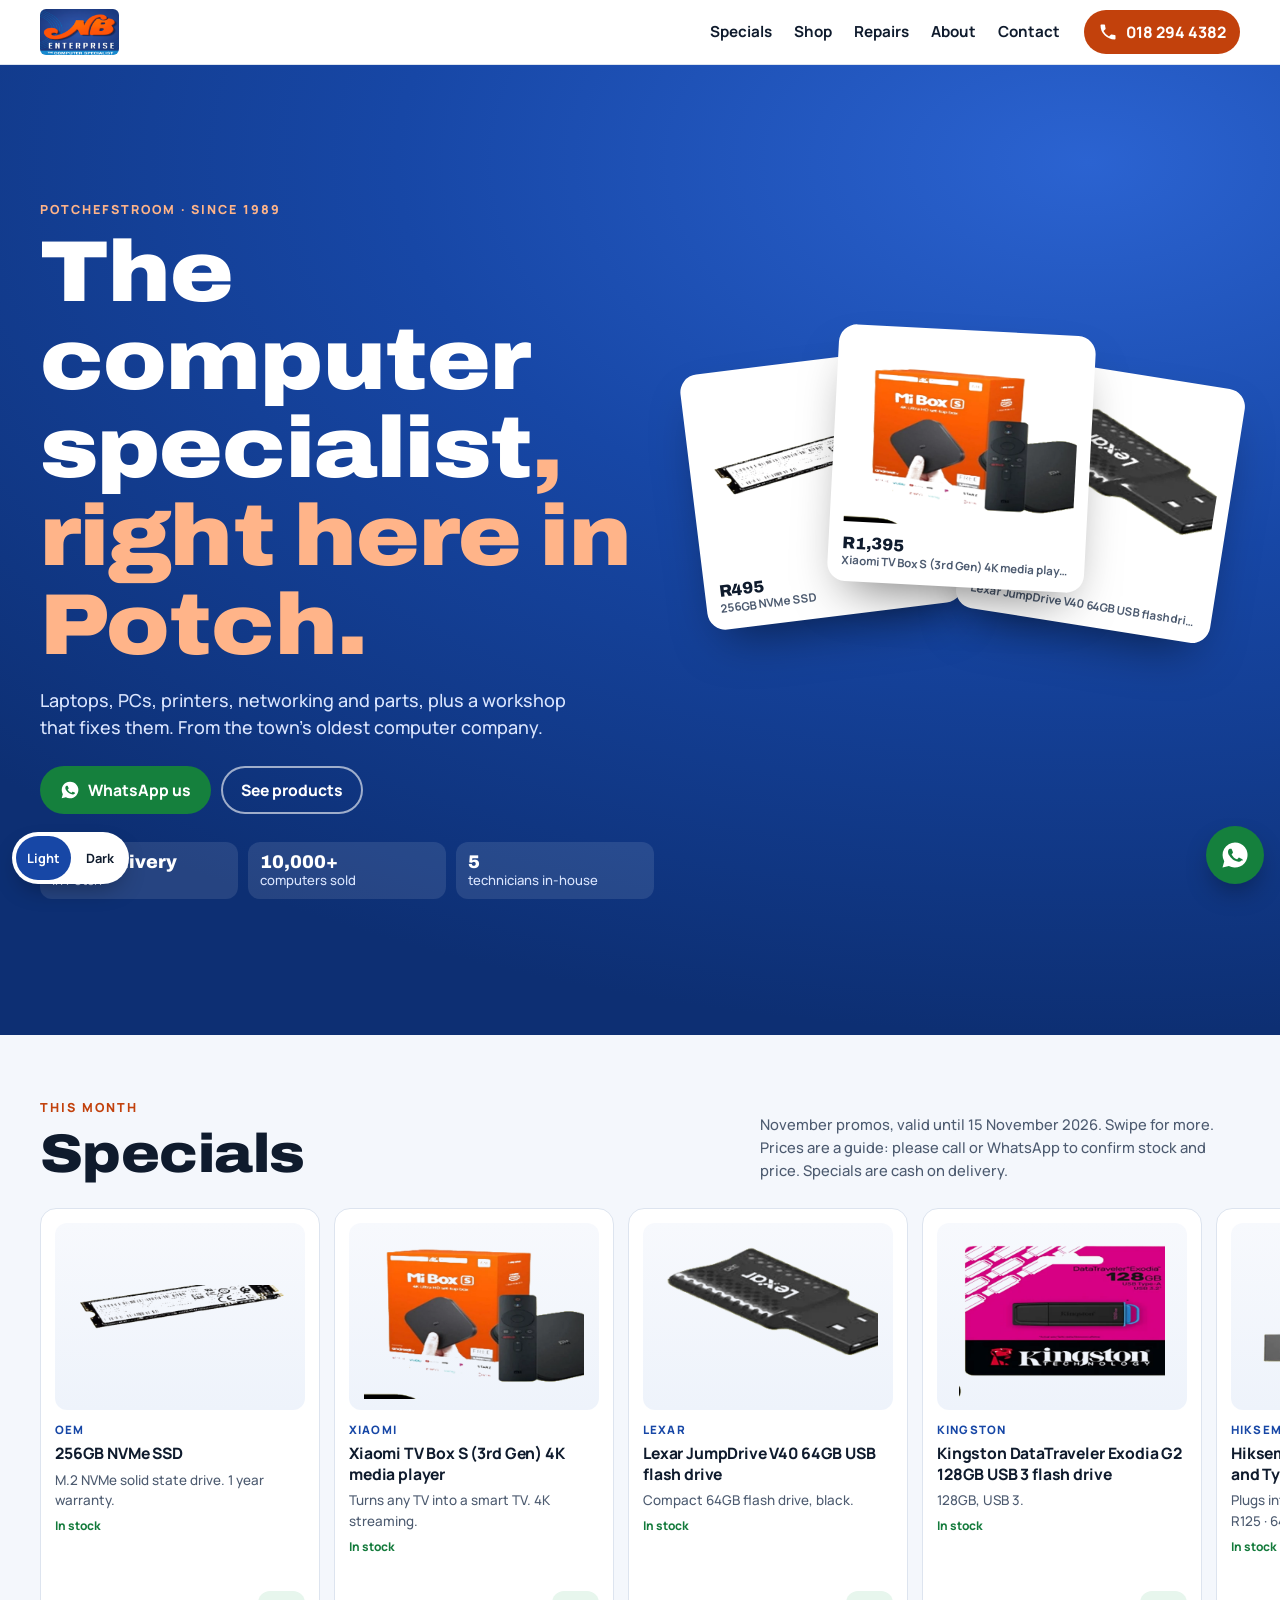
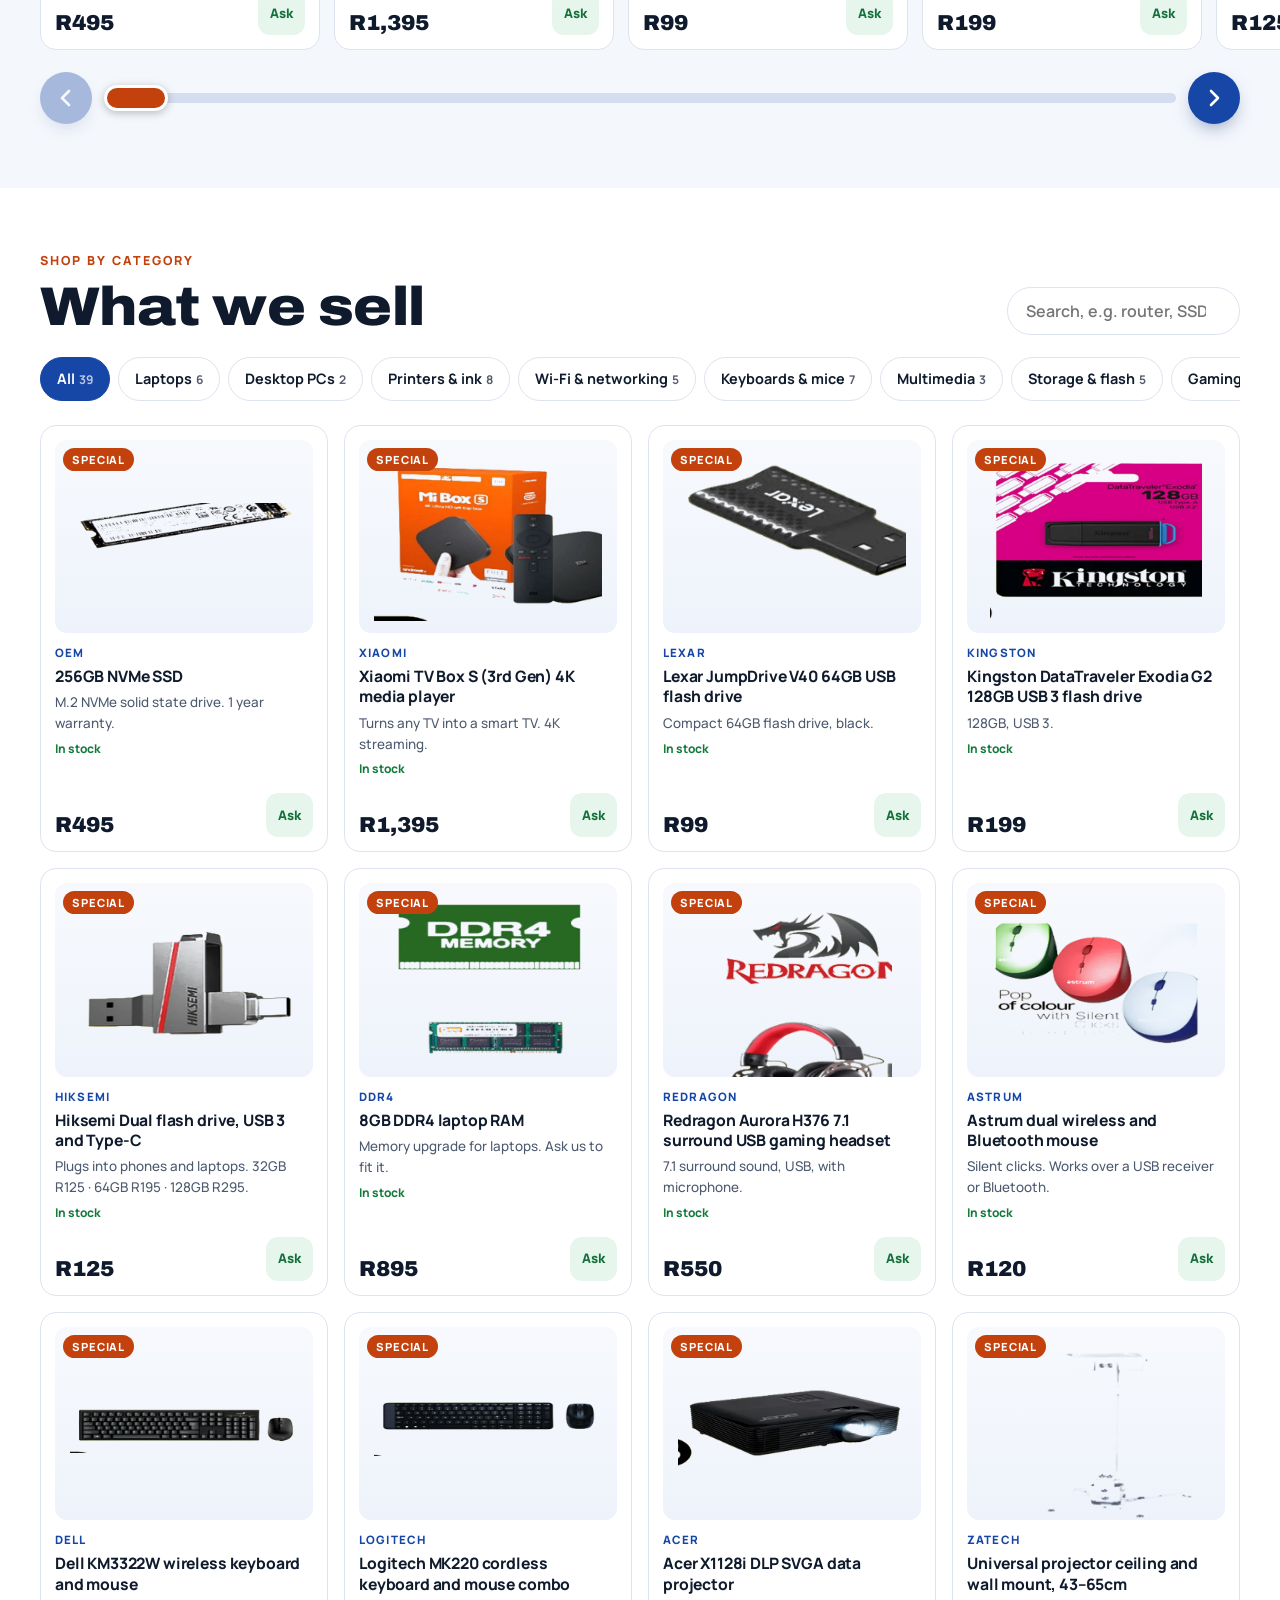
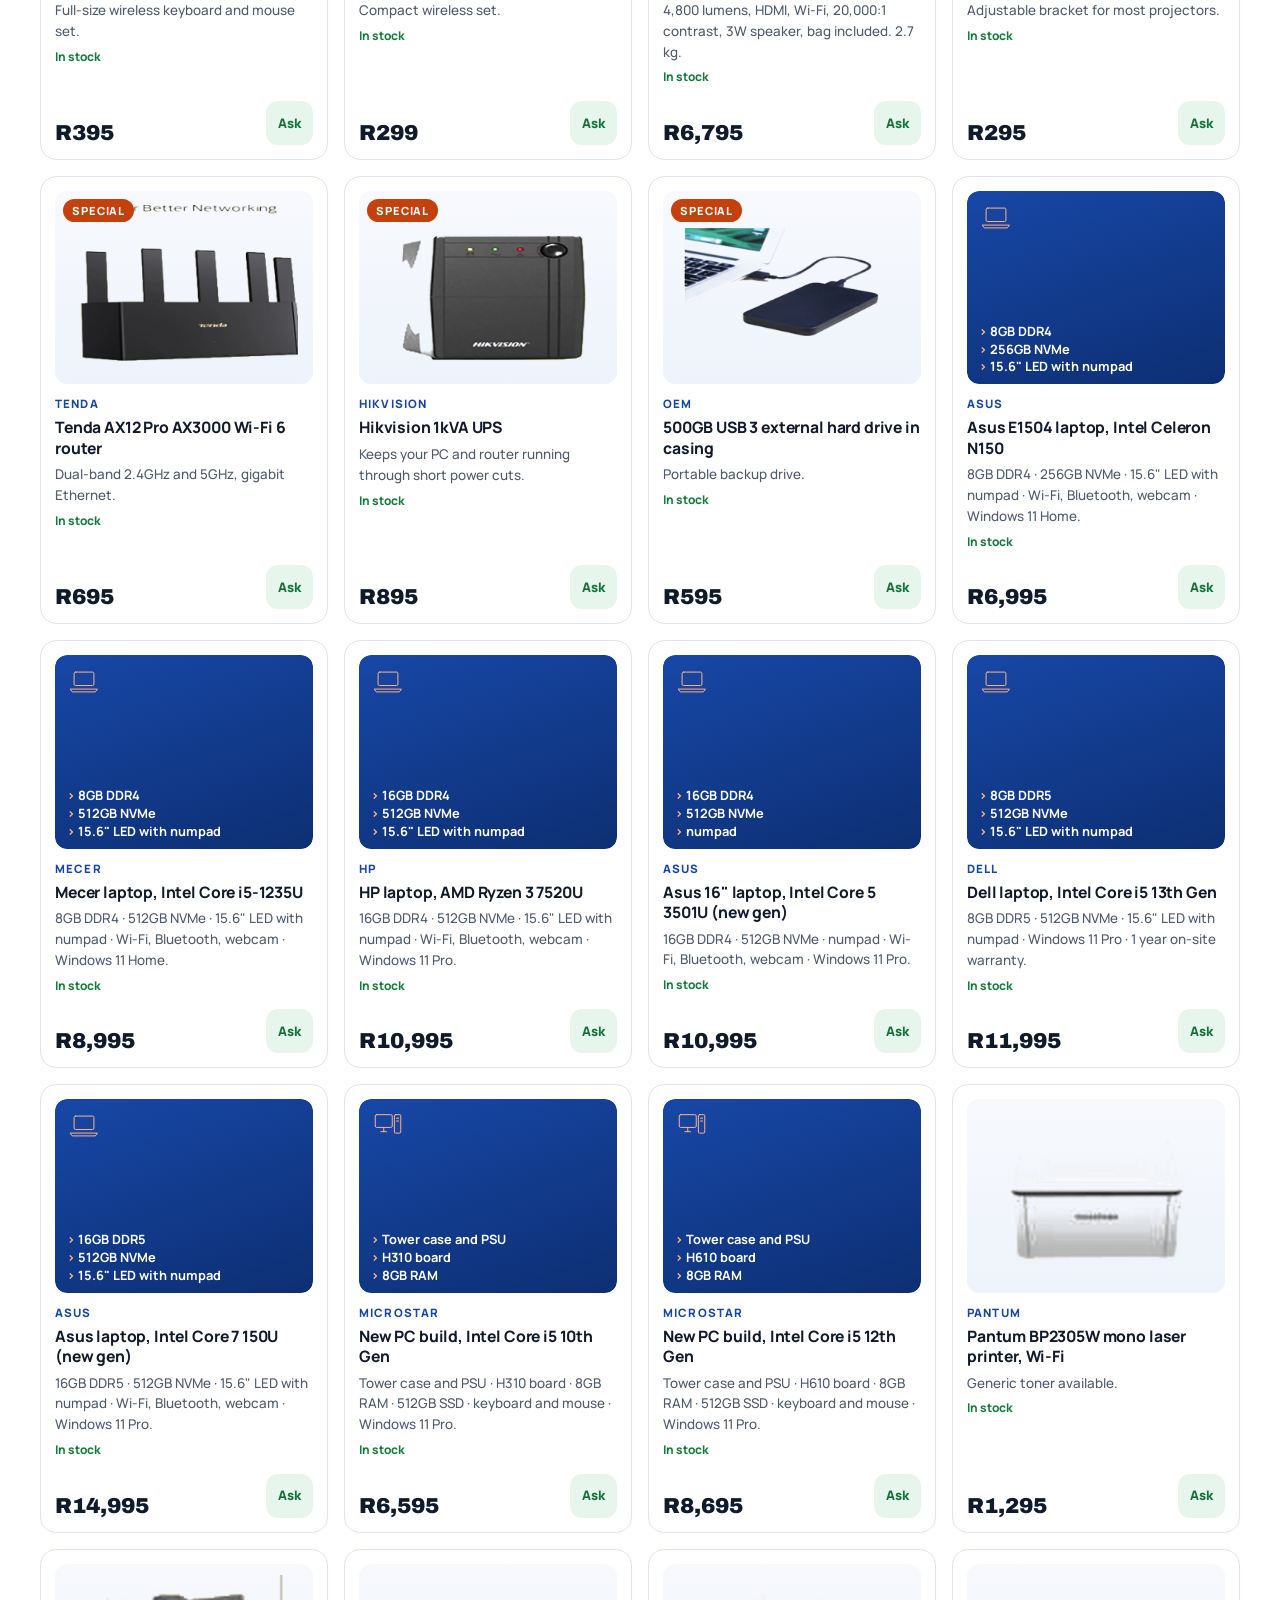
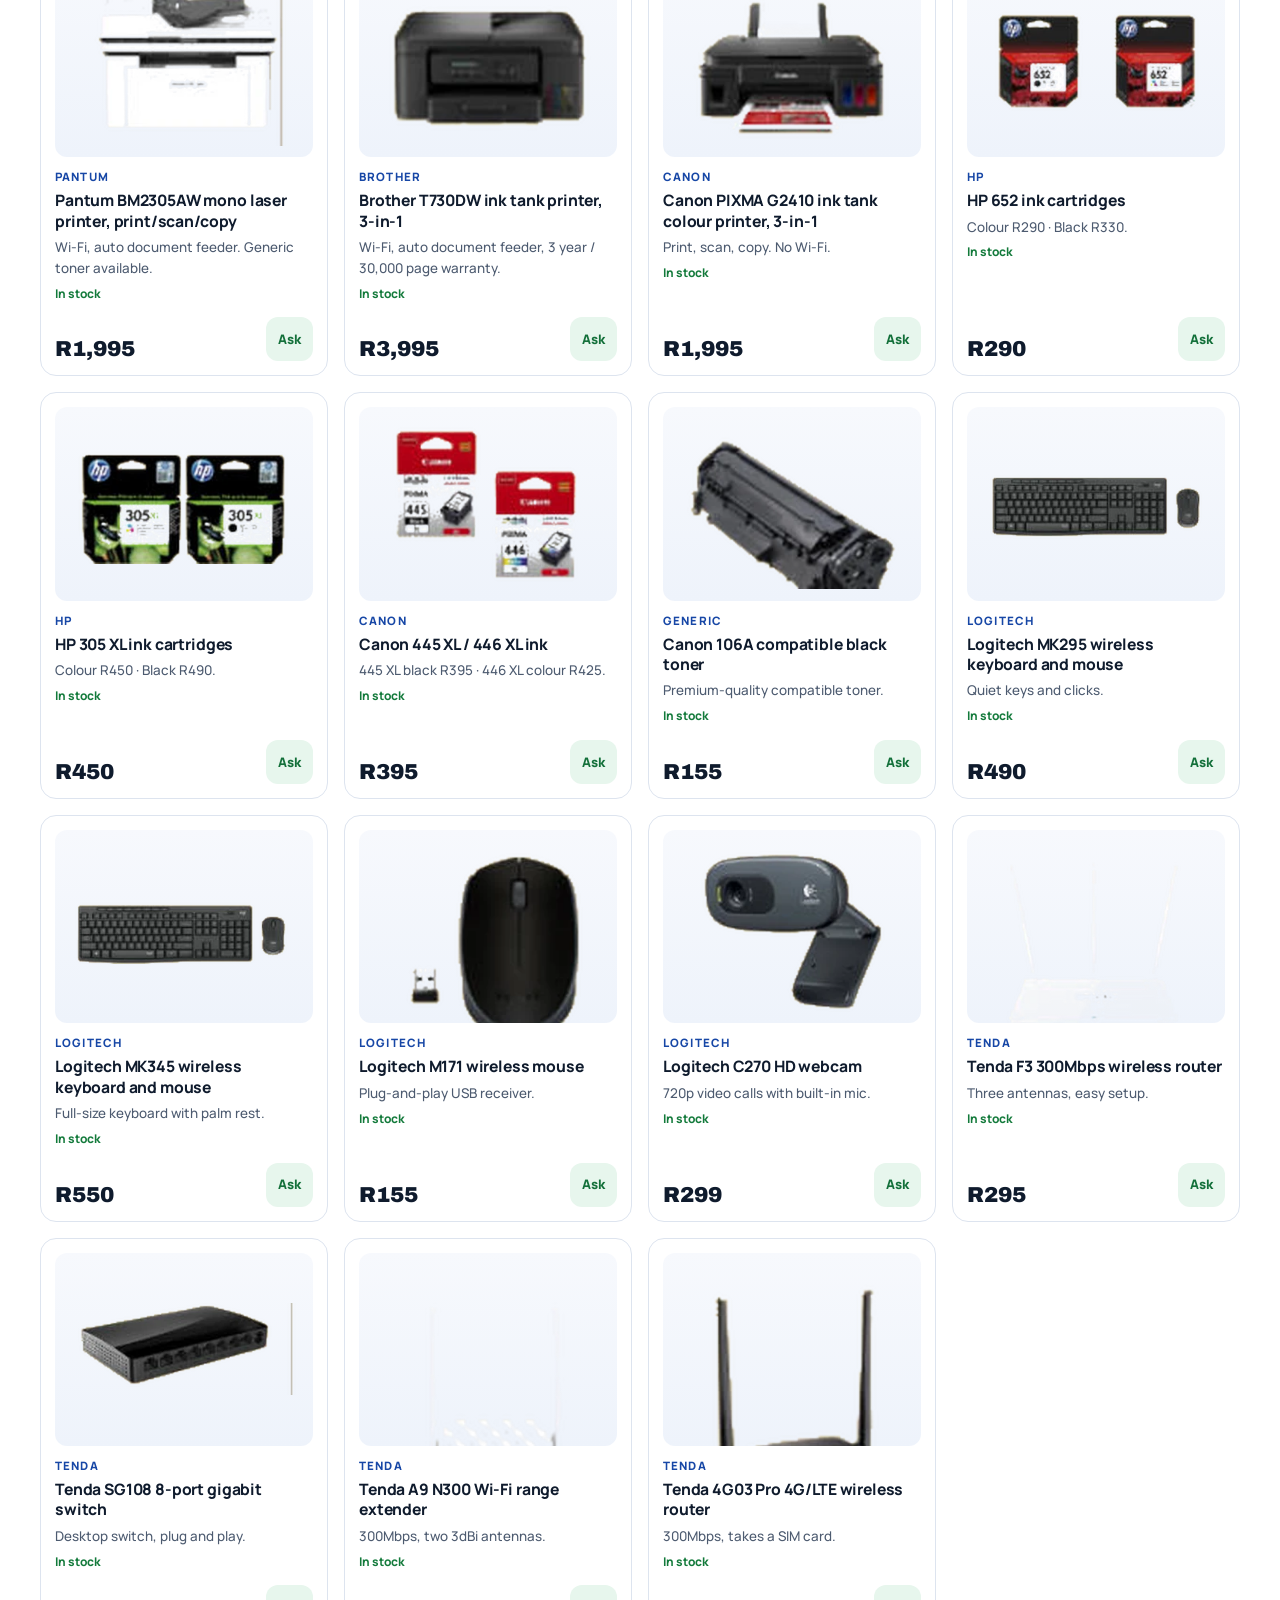
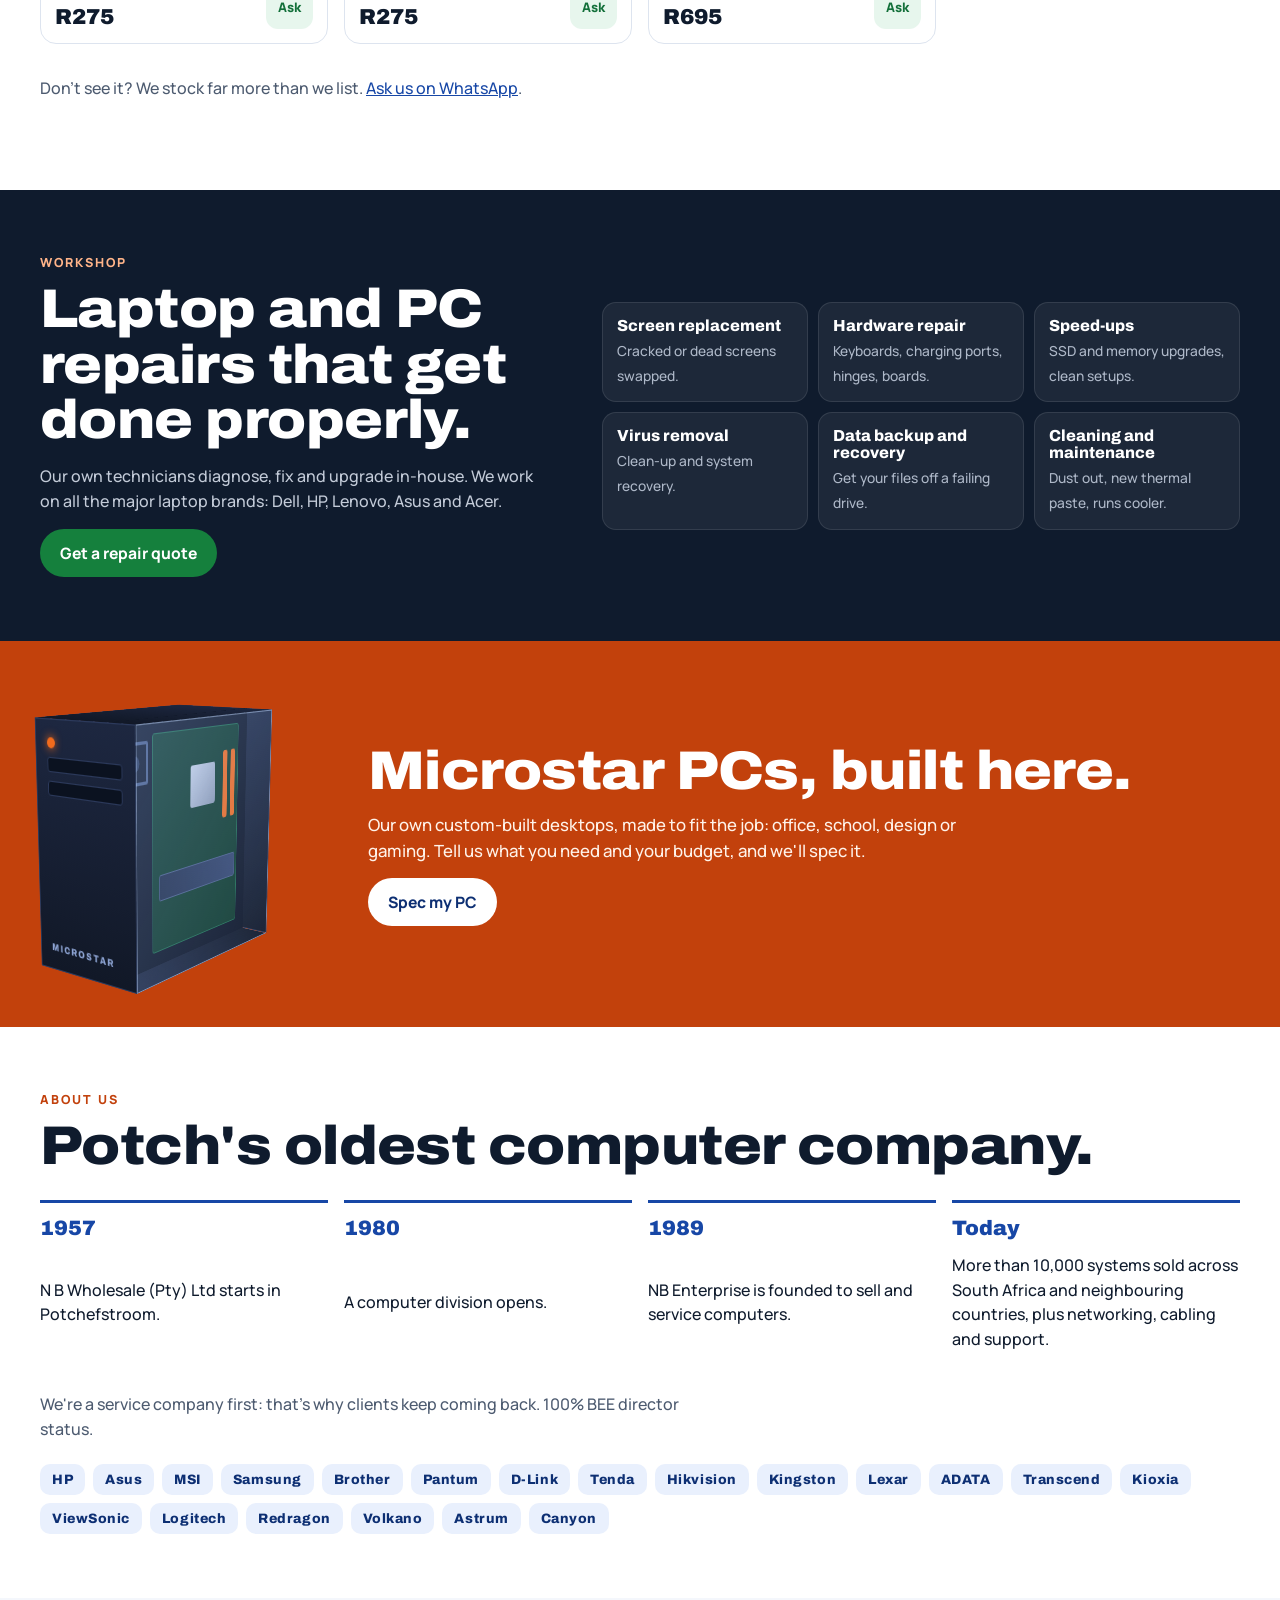
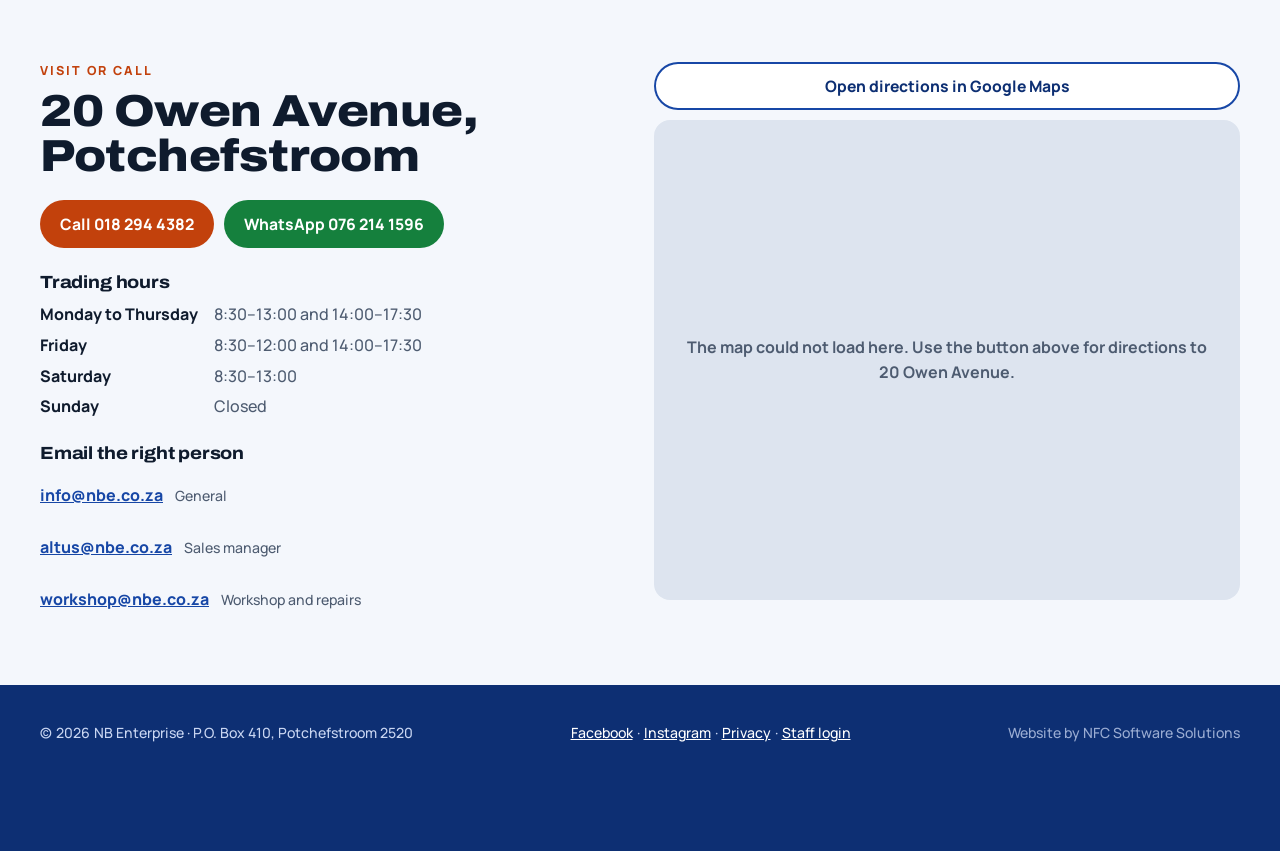
==== docs/index.html @ 2ce02a12 "NB Enterprise website: phone-first rebuild with light/dark mode" ====
<!doctype html>
<html lang="en">
<head>
<meta charset="utf-8">
<meta name="viewport" content="width=device-width, initial-scale=1, viewport-fit=cover">
<title>NB Enterprise · The Computer Specialist, Potchefstroom</title>
<meta name="description" content="Potchefstroom's oldest computer company, since 1989. Laptops, PCs, printers, networking, components and laptop repairs. 20 Owen Avenue · 018 294 4382 · free delivery in Potch.">
<meta property="og:title" content="NB Enterprise · The Computer Specialist">
<meta property="og:description" content="Laptops, PCs, printers, networking and repairs in Potchefstroom since 1989.">
<meta property="og:image" content="img/logo.png">
<meta name="theme-color" content="#1747a6">
<link rel="icon" href="img/logo.png">
<link rel="preconnect" href="https://fonts.googleapis.com"><link rel="preconnect" href="https://fonts.gstatic.com" crossorigin>
<link href="https://fonts.googleapis.com/css2?family=Archivo:wdth,wght@75..125,500..900&family=Manrope:wght@400;500;600;700&display=swap" rel="stylesheet">
<link rel="stylesheet" href="style.css">
</head>
<body>
<a class="skip" href="#main">Skip to content</a>
<div class="notice" id="notice" hidden></div>

<header class="top" id="top">
  <div class="wrap top__in">
    <a class="top__logo" href="#main" aria-label="NB Enterprise home"><img src="img/logo.png" alt="NB Enterprise, The Computer Specialist" width="262" height="152"></a>
    <nav class="top__nav" aria-label="Main"><a href="#specials">Specials</a><a href="#shop">Shop</a><a href="#repairs">Repairs</a><a href="#about">About</a><a href="#contact">Contact</a></nav>
    <a class="btn btn--call" href="tel:+27182944382" aria-label="Call NB Enterprise on 018 294 4382"><svg viewBox="0 0 24 24" aria-hidden="true"><path d="M6.6 10.8a15.1 15.1 0 0 0 6.6 6.6l2.2-2.2c.3-.3.7-.4 1-.2 1.1.4 2.3.6 3.6.6.6 0 1 .4 1 1V20c0 .6-.4 1-1 1A17 17 0 0 1 3 4c0-.6.4-1 1-1h3.5c.6 0 1 .4 1 1 0 1.3.2 2.5.6 3.6.1.3 0 .7-.2 1z"/></svg><span>018 294 4382</span></a>
  </div>
  <!-- phones: the sections as one swipeable row under the logo (the desktop nav is hidden below 900px) -->
  <nav class="subnav" aria-label="Sections"><a href="#specials">Specials</a><a href="#shop">Shop</a><a href="#repairs">Repairs</a><a href="#about">About</a><a href="#contact">Contact</a></nav>
</header>

<main id="main">
  <section class="hero">
    <div class="wrap hero__in">
      <div class="hero__copy">
        <p class="eyebrow">Potchefstroom · since 1989</p>
        <h1>The computer specialist<span>, right here in Potch.</span></h1>
        <p class="hero__lead">Laptops, PCs, printers, networking and parts, plus a workshop that fixes them. From the town's oldest computer company.</p>
        <div class="hero__btns">
          <a class="btn btn--wa" href="https://wa.me/27762141596?text=Hi%20NB%20Enterprise%2C%20" target="_blank" rel="noopener"><svg viewBox="0 0 24 24" aria-hidden="true"><path d="M12 2a10 10 0 0 0-8.6 15l-1.4 5 5.1-1.3A10 10 0 1 0 12 2zm5.3 14.1c-.2.6-1.3 1.2-1.8 1.2-.5.1-1 .2-3.3-.7-2.8-1.1-4.6-4-4.7-4.2-.1-.2-1.1-1.5-1.1-2.9s.7-2 1-2.3c.3-.3.6-.3.8-.3h.6c.2 0 .4 0 .6.5l.9 2.1c.1.2.1.4 0 .6l-.4.6-.4.5c-.1.1-.3.3-.1.6.2.3.8 1.3 1.6 2.1 1.1 1 2.1 1.3 2.4 1.4.3.2.5.1.6-.1l.9-1c.2-.3.4-.2.6-.1l2 1c.3.1.5.2.5.3.1.2.1.8-.1 1.4z"/></svg>WhatsApp us</a>
          <a class="btn btn--ghost" href="#shop">See products</a>
        </div>
        <ul class="facts">
          <li><b>Free delivery</b> in Potch</li>
          <li><b>10,000+</b> computers sold</li>
          <li><b>5</b> technicians in-house</li>
        </ul>
      </div>
      <div class="hero__deck" id="deck" aria-hidden="true"></div>
    </div>
  </section>

  <section class="specials" id="specials" aria-labelledby="sp-h">
    <div class="wrap">
      <div class="head"><div><p class="eyebrow">This month</p><h2 id="sp-h">Specials</h2></div><p class="head__note">November promos, valid until 15 November 2026. Swipe for more. Prices are a guide: please call or WhatsApp to confirm stock and price. Specials are cash on delivery.</p></div>
    </div>
    <div class="rail" id="rail" tabindex="0" aria-label="Specials, scroll sideways"></div>
    <div class="wrap railnav">
      <button class="rbtn" id="rprev" type="button" aria-label="Previous specials"><svg viewBox="0 0 24 24" aria-hidden="true"><path d="m15 5-7 7 7 7"/></svg></button>
      <input class="rbar" id="rbar" type="range" min="0" max="1000" value="0" aria-label="Scroll through specials">
      <button class="rbtn" id="rnext" type="button" aria-label="More specials"><svg viewBox="0 0 24 24" aria-hidden="true"><path d="m9 5 7 7-7 7"/></svg></button>
    </div>
  </section>

  <section class="shop" id="shop" aria-labelledby="shop-h">
    <div class="wrap">
      <div class="head"><div><p class="eyebrow">Shop by category</p><h2 id="shop-h">What we sell</h2></div>
        <label class="search"><span class="sr">Search products</span><input id="q" type="search" placeholder="Search, e.g. router, SSD, mouse" autocomplete="off"></label></div>
      <div class="chips" id="chips" role="group" aria-label="Categories"></div>
      <div class="grid" id="grid"></div>
      <p class="more">Don't see it? We stock far more than we list. <a href="https://wa.me/27762141596?text=Hi%20NB%20Enterprise%2C%20do%20you%20have%20" target="_blank" rel="noopener">Ask us on WhatsApp</a>.</p>
    </div>
  </section>

  <section class="repairs" id="repairs" aria-labelledby="rp-h">
    <div class="wrap repairs__in">
      <div>
        <p class="eyebrow">Workshop</p>
        <h2 id="rp-h">Laptop and PC repairs that get done properly.</h2>
        <p>Our own technicians diagnose, fix and upgrade in-house. We work on all the major laptop brands: Dell, HP, Lenovo, Asus and Acer.</p>
        <a class="btn btn--wa" href="https://wa.me/27762141596?text=Hi%20NB%20Enterprise%2C%20I%20need%20a%20repair%20quote%20for%20my%20" target="_blank" rel="noopener">Get a repair quote</a>
      </div>
      <ul class="services">
        <li><b>Screen replacement</b><span>Cracked or dead screens swapped.</span></li>
        <li><b>Hardware repair</b><span>Keyboards, charging ports, hinges, boards.</span></li>
        <li><b>Speed-ups</b><span>SSD and memory upgrades, clean setups.</span></li>
        <li><b>Virus removal</b><span>Clean-up and system recovery.</span></li>
        <li><b>Data backup and recovery</b><span>Get your files off a failing drive.</span></li>
        <li><b>Cleaning and maintenance</b><span>Dust out, new thermal paste, runs cooler.</span></li>
      </ul>
    </div>
  </section>

  <section class="build" aria-labelledby="ms-h">
    <div class="wrap build__in">
      <div class="tower" aria-hidden="true"><div class="tower__box">
        <i class="f front"><b class="led"></b><b class="bay"></b><b class="bay"></b><em>MICROSTAR</em></i><i class="f back"></i><i class="f top"></i><i class="f bottom"></i><i class="f left"></i>
        <i class="inside"><b class="board"></b><b class="cpu"></b><b class="ram r1"></b><b class="ram r2"></b><b class="fan"></b><b class="gpu"></b></i>
        <i class="f glass"></i>
      </div></div>
      <div class="build__copy"><h2 id="ms-h">Microstar PCs, built here.</h2>
      <p>Our own custom-built desktops, made to fit the job: office, school, design or gaming. Tell us what you need and your budget, and we'll spec it.</p>
      <a class="btn btn--light" href="https://wa.me/27762141596?text=Hi%20NB%20Enterprise%2C%20I%27d%20like%20a%20custom%20PC%20for%20" target="_blank" rel="noopener">Spec my PC</a></div>
    </div>
  </section>

  <section class="about" id="about" aria-labelledby="ab-h">
    <div class="wrap">
      <p class="eyebrow">About us</p>
      <h2 id="ab-h">Potch's oldest computer company.</h2>
      <ol class="time">
        <li><b>1957</b><span>N B Wholesale (Pty) Ltd starts in Potchefstroom.</span></li>
        <li><b>1980</b><span>A computer division opens.</span></li>
        <li><b>1989</b><span>NB Enterprise is founded to sell and service computers.</span></li>
        <li><b>Today</b><span>More than 10,000 systems sold across South Africa and neighbouring countries, plus networking, cabling and support.</span></li>
      </ol>
      <p class="about__note">We're a service company first: that's why clients keep coming back. 100% BEE director status.</p>
      <div class="brands" aria-label="Brands we stock"><span>HP</span><span>Asus</span><span>MSI</span><span>Samsung</span><span>Brother</span><span>Pantum</span><span>D-Link</span><span>Tenda</span><span>Hikvision</span><span>Kingston</span><span>Lexar</span><span>ADATA</span><span>Transcend</span><span>Kioxia</span><span>ViewSonic</span><span>Logitech</span><span>Redragon</span><span>Volkano</span><span>Astrum</span><span>Canyon</span></div>
    </div>
  </section>

  <section class="contact" id="contact" aria-labelledby="ct-h">
    <div class="wrap contact__in">
      <div>
        <p class="eyebrow">Visit or call</p>
        <h2 id="ct-h">20 Owen Avenue, Potchefstroom</h2>
        <div class="contact__btns">
          <a class="btn btn--call" href="tel:+27182944382">Call 018 294 4382</a>
          <a class="btn btn--wa" href="https://wa.me/27762141596" target="_blank" rel="noopener">WhatsApp 076 214 1596</a>
        </div>
        <h3>Trading hours</h3>
        <dl class="hours">
          <dt>Monday to Thursday</dt><dd>8:30–13:00 and 14:00–17:30</dd>
          <dt>Friday</dt><dd>8:30–12:00 and 14:00–17:30</dd>
          <dt>Saturday</dt><dd>8:30–13:00</dd>
          <dt>Sunday</dt><dd>Closed</dd>
        </dl>
        <h3>Email the right person</h3>
        <ul class="mails">
          <li><a href="mailto:info@nbe.co.za">info@nbe.co.za</a><span>General</span></li>
          <li><a href="mailto:altus@nbe.co.za">altus@nbe.co.za</a><span>Sales manager</span></li>
          <li><a href="mailto:workshop@nbe.co.za">workshop@nbe.co.za</a><span>Workshop and repairs</span></li>
        </ul>
      </div>
      <div class="mapwrap"><a class="btn btn--ghost-dark" href="https://www.google.com/maps/search/?api=1&query=20%20Owen%20Avenue%2C%20Potchefstroom" target="_blank" rel="noopener">Open directions in Google Maps</a>
      <div class="mapbox"><p class="map__fallback">The map could not load here. Use the button above for directions to 20 Owen Avenue.</p><iframe class="map" title="Map to NB Enterprise" loading="lazy" referrerpolicy="no-referrer-when-downgrade" src="https://maps.google.com/maps?q=20%20Owen%20Avenue%2C%20Potchefstroom&z=15&output=embed"></iframe></div></div>
    </div>
  </section>
</main>

<footer class="foot">
  <div class="wrap foot__in">
    <span>© <span id="yr">2026</span> NB Enterprise · P.O. Box 410, Potchefstroom 2520</span>
    <span><a href="https://www.facebook.com/nbepotch" target="_blank" rel="noopener">Facebook</a> · <a href="https://www.instagram.com/nbepotch/" target="_blank" rel="noopener">Instagram</a> · <a href="privacy.html">Privacy</a> · <a href="admin/" rel="nofollow">Staff login</a></span>
    <span class="nfc">Website by NFC Software Solutions</span>
  </div>
</footer>
<a class="fab" href="https://wa.me/27762141596?text=Hi%20NB%20Enterprise%2C%20" target="_blank" rel="noopener" aria-label="WhatsApp NB Enterprise"><svg viewBox="0 0 24 24" aria-hidden="true"><path d="M12 2a10 10 0 0 0-8.6 15l-1.4 5 5.1-1.3A10 10 0 1 0 12 2zm5.3 14.1c-.2.6-1.3 1.2-1.8 1.2-.5.1-1 .2-3.3-.7-2.8-1.1-4.6-4-4.7-4.2-.1-.2-1.1-1.5-1.1-2.9s.7-2 1-2.3c.3-.3.6-.3.8-.3h.6c.2 0 .4 0 .6.5l.9 2.1c.1.2.1.4 0 .6l-.4.6-.4.5c-.1.1-.3.3-.1.6.2.3.8 1.3 1.6 2.1 1.1 1 2.1 1.3 2.4 1.4.3.2.5.1.6-.1l.9-1c.2-.3.4-.2.6-.1l2 1c.3.1.5.2.5.3.1.2.1.8-.1 1.4z"/></svg></a>
<!-- light / dark for every visitor; "Clean" stays an owner-only option (?preview=1) until they pick a look -->
<div class="looks" role="group" aria-label="Colour mode"><button type="button" data-look="royal">Light</button><button type="button" data-look="clean" hidden>Clean</button><button type="button" data-look="dark">Dark</button></div>
<script src="app.js"></script>
</body>
</html>
---- docs/style.css ----
:root {
  --blue: #1747a6; --blue-d: #0d2f73; --blue-l: #e9f0fd; --orange: #f26b1d; --orange-d: #d5530a;
  --ink: #0f1b2d; --soft: #4d5b70; --line: #dde4ef; --bg: #ffffff; --mist: #f4f7fc; --wa: #1fa855;
  --r: 16px; --display: "Archivo", system-ui, sans-serif; --text: "Manrope", system-ui, sans-serif;
}
*, *::before, *::after { box-sizing: border-box; }
html { scroll-behavior: smooth; scroll-padding-top: 76px; }
body { margin: 0; background: var(--bg); color: var(--ink); font: 500 16px/1.55 var(--text); -webkit-font-smoothing: antialiased; }
img { max-width: 100%; display: block; }
a { color: var(--blue); }
h1, h2, h3 { font-family: var(--display); font-stretch: 112%; line-height: 1.02; letter-spacing: -.01em; margin: 0; }
h2 { font-size: clamp(2rem, 6vw, 3.4rem); font-weight: 850; }
h3 { font-size: 1.1rem; font-weight: 750; margin: 26px 0 10px; }
.wrap { width: min(1200px, 100% - 32px); margin-inline: auto; }
.sr { position: absolute; width: 1px; height: 1px; overflow: hidden; clip: rect(0 0 0 0); }
.skip { position: absolute; left: -999px; } .skip:focus { left: 16px; top: 16px; z-index: 99; background: #fff; padding: 8px 12px; }
.eyebrow { margin: 0 0 10px; font: 800 .78rem var(--text); letter-spacing: .16em; text-transform: uppercase; color: var(--orange); }
:focus-visible { outline: 3px solid var(--orange); outline-offset: 2px; }

.btn { display: inline-flex; align-items: center; gap: 8px; min-height: 48px; padding: 0 20px; border-radius: 999px; font: 750 .98rem var(--text); text-decoration: none; border: 0; cursor: pointer; transition: transform .15s, background .2s; }
.btn:active { transform: scale(.97); }
.btn svg { width: 20px; height: 20px; fill: currentColor; flex: none; }
.btn--wa { background: var(--wa); color: #fff; } .btn--wa:hover { background: #178a45; }
.btn--call { background: var(--orange); color: #fff; } .btn--call:hover { background: var(--orange-d); }
.btn--ghost { background: transparent; color: #fff; box-shadow: inset 0 0 0 2px rgba(255,255,255,.6); }
.btn--light { background: #fff; color: var(--blue-d); }

.notice { background: var(--orange); color: #fff; text-align: center; font-weight: 750; padding: 9px 16px; font-size: .95rem; }

.top { position: sticky; top: 0; z-index: 20; background: rgba(255,255,255,.94); backdrop-filter: blur(10px); border-bottom: 1px solid var(--line); }
.top__in { display: flex; align-items: center; gap: 16px; height: 64px; }
.top__logo img { height: 46px; width: auto; border-radius: 6px; }
.top__nav { display: none; gap: 22px; margin-left: auto; }
.top__nav a { color: var(--ink); text-decoration: none; font-weight: 700; font-size: .95rem; }
.top__nav a:hover { color: var(--blue); }
.top .btn--call { margin-left: auto; min-height: 44px; padding: 0 14px; }
.top .btn--call span { display: none; }
@media (min-width: 900px) { .top__nav { display: flex; } .top .btn--call { margin-left: 8px; } .top .btn--call span { display: inline; } }

.hero { background: radial-gradient(120% 90% at 85% 10%, #2b63d1 0%, var(--blue) 45%, var(--blue-d) 100%); color: #fff; overflow: hidden; }
.hero__in { display: grid; gap: 28px; padding: 40px 0 44px; }
.hero h1 { font-size: clamp(2.6rem, 11vw, 5.4rem); font-weight: 900; }
.hero h1 span { color: #ffb489; }
.hero__lead { font-size: 1.12rem; max-width: 34rem; color: #dbe6ff; margin: 18px 0 24px; }
.hero__btns { display: flex; flex-wrap: wrap; gap: 10px; }
.hero .eyebrow { color: #ffb489; }
.facts { list-style: none; padding: 0; margin: 28px 0 0; display: grid; grid-template-columns: repeat(3, 1fr); gap: 10px; }
.facts li { background: rgba(255,255,255,.1); border-radius: 12px; padding: 10px 12px; font-size: .82rem; color: #dbe6ff; line-height: 1.3; }
.facts b { display: block; font: 850 1.15rem var(--display); color: #fff; }
.hero__deck { position: relative; height: 250px; }
.hero__deck .dcard { position: absolute; width: 46%; aspect-ratio: 1; background: #fff; border-radius: 18px; padding: 14px; box-shadow: 0 24px 50px -20px rgba(0,0,0,.55); display: grid; grid-template-rows: 1fr auto; transition: transform .5s cubic-bezier(.2,.8,.2,1); }
.hero__deck .dcard img { width: 100%; height: 100%; object-fit: contain; min-height: 0; }
.hero__deck .dcard b { color: var(--ink); font: 850 1.05rem var(--display); }
.hero__deck .dcard b small { color: var(--soft); font: 700 .72rem var(--text); display: block; white-space: nowrap; overflow: hidden; text-overflow: ellipsis; }
.dcard:nth-child(1) { left: 2%; top: 30px; rotate: -7deg; } .dcard:nth-child(2) { left: 27%; top: 0; rotate: 3deg; z-index: 2; } .dcard:nth-child(3) { right: 2%; top: 40px; rotate: 9deg; }
@media (min-width: 900px) {
  .hero__in { grid-template-columns: 1.1fr 1fr; align-items: center; padding: 72px 0; }
  .hero__deck { height: 440px; }
}

section { padding: 64px 0; }
.head { display: flex; flex-wrap: wrap; justify-content: space-between; align-items: flex-end; gap: 14px 28px; margin-bottom: 22px; }
.head__note { max-width: 30rem; margin: 0; color: var(--soft); font-size: .92rem; }

.specials { background: var(--mist); }
.rail { --edge: max(16px, calc((100vw - 1200px) / 2)); display: flex; gap: 14px; overflow-x: auto; scroll-snap-type: x mandatory; padding: 4px var(--edge) 18px; scroll-padding-inline: var(--edge); }
.rail .card { flex: 0 0 min(72%, 280px); scroll-snap-align: start; }
.rail { scrollbar-width: none; } .rail::-webkit-scrollbar { display: none; }
/* big, thumb-friendly controls under the specials row: arrows plus a draggable bar */
.railnav { display: flex; align-items: center; gap: 12px; margin-top: 4px; }
.rbtn { flex: none; width: 52px; height: 52px; border-radius: 50%; border: 0; background: var(--blue); color: #fff; display: grid; place-items: center; cursor: pointer; box-shadow: 0 8px 20px -8px rgba(13,47,115,.6); transition: transform .15s, opacity .2s; }
.rbtn:active { transform: scale(.94); } .rbtn:disabled { opacity: .35; cursor: default; }
.rbtn svg { width: 24px; height: 24px; fill: none; stroke: currentColor; stroke-width: 2.6; stroke-linecap: round; stroke-linejoin: round; }
.rbar { flex: 1; min-width: 0; height: 44px; margin: 0; -webkit-appearance: none; appearance: none; background: transparent; cursor: pointer; }
.rbar::-webkit-slider-runnable-track { height: 10px; border-radius: 99px; background: #d5def0; }
.rbar::-moz-range-track { height: 10px; border-radius: 99px; background: #d5def0; }
.rbar::-webkit-slider-thumb { -webkit-appearance: none; width: 64px; height: 26px; margin-top: -8px; border-radius: 99px; background: var(--orange); border: 3px solid #fff; box-shadow: 0 2px 8px rgba(0,0,0,.25); }
.rbar::-moz-range-thumb { width: 58px; height: 20px; border-radius: 99px; background: var(--orange); border: 3px solid #fff; }
.card__img svg { width: 46%; height: 46%; fill: none; stroke: #9fb3d6; stroke-width: 1.4; stroke-linecap: round; stroke-linejoin: round; }

/* ---------- light / dark switch (Clean: owner preview only) ---------- */
.looks { position: fixed; left: 12px; bottom: 16px; z-index: 30; display: flex; align-items: center; gap: 4px; background: #fff; border-radius: 999px; padding: 4px; box-shadow: 0 10px 26px -10px rgba(0,0,0,.45); font: 700 .78rem var(--text); }
.looks span { padding: 0 6px 0 8px; color: var(--soft); }
.looks button { border: 0; border-radius: 999px; min-height: 44px; min-width: 44px; padding: 0 11px; font: 700 .8rem var(--text); background: transparent; color: var(--ink); cursor: pointer; }
.looks button[aria-pressed="true"] { background: var(--blue); color: #fff; }

/* look 2, "Clean": white store front, blue type, orange accents */
[data-look="clean"] .hero { background: linear-gradient(180deg, #fff 0%, var(--blue-l) 100%); color: var(--ink); }
[data-look="clean"] .hero h1 { color: var(--blue-d); } [data-look="clean"] .hero h1 span { color: var(--orange); }
[data-look="clean"] .hero .eyebrow { color: var(--orange); } [data-look="clean"] .hero__lead { color: var(--soft); }
[data-look="clean"] .hero .btn--ghost { color: var(--blue); box-shadow: inset 0 0 0 2px var(--blue); }
[data-look="clean"] .facts li { background: #fff; color: var(--soft); box-shadow: 0 6px 18px -12px rgba(13,47,115,.5); } [data-look="clean"] .facts b { color: var(--blue-d); }
[data-look="clean"] .hero__deck .dcard { box-shadow: 0 20px 40px -22px rgba(13,47,115,.5); border: 1px solid var(--line); }
[data-look="clean"] .repairs { background: var(--blue-d); }
[data-look="clean"] .build { background: var(--blue); }

/* look 3, "Dark": night-mode tech store with orange highlights */
[data-look="dark"] body { background: #0b1220; color: #e6ecf6; }
[data-look="dark"] .top { background: rgba(11,18,32,.92); border-color: #1d2a44; } [data-look="dark"] .top__nav a { color: #e6ecf6; }
[data-look="dark"] .hero { background: radial-gradient(90% 80% at 80% 0%, #1b2f63 0%, #0b1220 70%); }
[data-look="dark"] .hero h1 span { color: var(--orange); }
[data-look="dark"] .specials, [data-look="dark"] .contact { background: #0f182b; }
[data-look="dark"] .card { background: #131e35; border-color: #22314f; } [data-look="dark"] .card__img { background: linear-gradient(180deg, #e9eef8, #d8e1f1); }
[data-look="dark"] .card__name, [data-look="dark"] .price { color: #f3f6fb; } [data-look="dark"] .card__blurb, [data-look="dark"] .head__note, [data-look="dark"] .more, [data-look="dark"] .about__note, [data-look="dark"] .hours dd, [data-look="dark"] .mails span { color: #9fb0cc; }
[data-look="dark"] .card__brand { color: #7fa6ff; } [data-look="dark"] h2, [data-look="dark"] h3 { color: #fff; }
[data-look="dark"] .chips button, [data-look="dark"] .search input { background: #131e35; border-color: #22314f; color: #e6ecf6; }
[data-look="dark"] .chips button[aria-pressed="true"] { background: var(--orange-ink); border-color: var(--orange-ink); color: #fff; } [data-look="dark"] .chips button[aria-pressed="true"] small { color: #ffe2d1; }
[data-look="dark"] .empty { background: #131e35; color: #9fb0cc; }
[data-look="dark"] .time li { border-color: #22314f; } [data-look="dark"] .time b { color: var(--orange); }
[data-look="dark"] .brands span { background: #131e35; color: #c9d6f2; }
[data-look="dark"] .rbar::-webkit-slider-runnable-track { background: #22314f; } [data-look="dark"] .rbar::-moz-range-track { background: #22314f; }
[data-look="dark"] .repairs { background: #070c16; } [data-look="dark"] .foot { background: #070c16; }
[data-look="dark"] .mails a, [data-look="dark"] .more a { color: #7fa6ff; }

.card { background: #fff; border: 1px solid var(--line); border-radius: var(--r); padding: 14px; display: flex; flex-direction: column; gap: 6px; position: relative; }
.card__img { aspect-ratio: 4 / 3; background: linear-gradient(180deg, #f7f9fd, #eef3fb); border-radius: 12px; display: grid; place-items: center; overflow: hidden; margin-bottom: 6px; }
.card__img img { width: 88%; height: 88%; object-fit: contain; }
.card__img .none { color: #9aa8bd; font-size: .8rem; font-weight: 700; }
.card__brand { font: 800 .72rem var(--text); letter-spacing: .1em; text-transform: uppercase; color: var(--blue); }
.card__name { font: 750 .98rem/1.3 var(--text); margin: 0; }
.card__blurb { font-size: .84rem; color: var(--soft); margin: 0; }
.card__foot { margin-top: auto; padding-top: 8px; display: flex; align-items: flex-end; justify-content: space-between; gap: 8px; }
.price { font: 900 1.35rem var(--display); color: var(--ink); }
.price s { display: block; font: 600 .8rem var(--text); color: #8a96a8; }
.price--ask { font-size: 1rem; color: var(--blue); }
.tag { position: absolute; top: 22px; left: 22px; background: var(--orange); color: #fff; font: 800 .7rem var(--text); letter-spacing: .08em; text-transform: uppercase; padding: 4px 9px; border-radius: 999px; }
.stock { font-size: .75rem; font-weight: 750; } .stock--in { color: #178a45; } .stock--order { color: #b26a00; } .stock--out { color: #b3261e; }
.ask { display: inline-flex; align-items: center; justify-content: center; min-width: 44px; min-height: 44px; border-radius: 12px; background: #e7f6ed; color: #13703a; text-decoration: none; font-weight: 800; font-size: .82rem; padding: 0 12px; }
.ask:hover { background: #d3f0de; }

.search input { width: min(100%, 360px); min-height: 48px; border: 1.5px solid var(--line); border-radius: 999px; padding: 0 18px; font: 600 1rem var(--text); background: #fff; }
.search { width: 100%; } @media (min-width: 700px) { .search { width: auto; } }
.chips { display: flex; gap: 8px; overflow-x: auto; padding-bottom: 6px; margin-bottom: 18px; scrollbar-width: none; }
.chips::-webkit-scrollbar { display: none; }
.chips button { flex: none; min-height: 44px; padding: 0 16px; border-radius: 999px; border: 1.5px solid var(--line); background: #fff; font: 700 .9rem var(--text); color: var(--ink); cursor: pointer; }
.chips button[aria-pressed="true"] { background: var(--blue); border-color: var(--blue); color: #fff; }
.chips button small { opacity: .7; margin-left: 4px; }
.grid { display: grid; grid-template-columns: repeat(2, minmax(0, 1fr)); gap: 12px; }
@media (min-width: 700px) { .grid { grid-template-columns: repeat(3, minmax(0, 1fr)); } }
@media (min-width: 1000px) { .grid { grid-template-columns: repeat(4, minmax(0, 1fr)); gap: 16px; } }
@media (max-width: 430px) { .grid .card__blurb { display: none; } .grid .card { padding: 10px; } .grid .price { font-size: 1.15rem; } }
.empty { grid-column: 1 / -1; background: var(--mist); border-radius: var(--r); padding: 28px; text-align: center; color: var(--soft); }
.more { margin-top: 22px; color: var(--soft); }

.repairs { background: var(--ink); color: #fff; }
.repairs__in { display: grid; gap: 30px; }
.repairs p { color: #c3cbd8; max-width: 32rem; }
.repairs .eyebrow { color: #ffb489; }
.services { list-style: none; padding: 0; margin: 0; display: grid; grid-template-columns: repeat(2, minmax(0, 1fr)); gap: 10px; }
.services li { background: rgba(255,255,255,.06); border: 1px solid rgba(255,255,255,.1); border-radius: 14px; padding: 14px; }
.services b { display: block; font: 800 1rem var(--display); margin-bottom: 4px; }
.services span { color: #aeb8c8; font-size: .86rem; }
@media (min-width: 900px) { .repairs__in { grid-template-columns: 1fr 1.2fr; align-items: center; } .services { grid-template-columns: repeat(3, 1fr); } }

.build { background: var(--orange); color: #fff; padding: 48px 0; }
.build__in { display: grid; gap: 14px; justify-items: start; }
.build p { margin: 0; max-width: 40rem; font-size: 1.05rem; color: #fff3ea; }

.time { list-style: none; padding: 0; margin: 26px 0; display: grid; gap: 0; }
.time li { display: grid; grid-template-columns: 82px 1fr; gap: 14px; padding: 14px 0; border-top: 1px solid var(--line); }
.time b { font: 900 1.3rem var(--display); color: var(--blue); }
.about__note { color: var(--soft); max-width: 40rem; }
.brands { display: flex; flex-wrap: wrap; gap: 8px; margin-top: 22px; }
.brands span { font: 800 .85rem var(--display); letter-spacing: .04em; color: var(--blue-d); background: var(--blue-l); padding: 8px 12px; border-radius: 10px; }
@media (min-width: 900px) { .time { grid-template-columns: repeat(4, 1fr); gap: 16px; } .time li { grid-template-columns: 1fr; border-top: 3px solid var(--blue); } }

.contact { background: var(--mist); }
.contact__in { display: grid; gap: 28px; }
.contact h2 { font-size: clamp(1.8rem, 5vw, 2.8rem); }
.contact__btns { display: flex; flex-wrap: wrap; gap: 10px; margin-top: 20px; }
.hours { display: grid; grid-template-columns: auto 1fr; gap: 6px 16px; margin: 0; }
.hours dt { font-weight: 750; } .hours dd { margin: 0; color: var(--soft); }
.mails { list-style: none; padding: 0; margin: 0; display: grid; gap: 8px; }
.mails li { display: flex; flex-wrap: wrap; gap: 4px 12px; align-items: baseline; }
.mails a { font-weight: 750; } .mails span { color: var(--soft); font-size: .88rem; }
.map { width: 100%; height: 340px; border: 0; border-radius: var(--r); background: #dde4ef; }
@media (min-width: 900px) { .contact__in { grid-template-columns: 1fr 1fr; align-items: start; } .map { height: 100%; min-height: 480px; } }

.foot { background: var(--blue-d); color: #c9d6f2; font-size: .88rem; padding: 26px 0 90px; }
.foot__in { display: flex; flex-wrap: wrap; gap: 8px 24px; justify-content: space-between; }
.foot a { color: #fff; }
.nfc { opacity: .75; }
.fab { position: fixed; right: 16px; bottom: 16px; z-index: 30; width: 58px; height: 58px; border-radius: 50%; background: var(--wa); display: grid; place-items: center; box-shadow: 0 12px 28px -8px rgba(0,0,0,.45); }
.fab svg { width: 30px; fill: #fff; }
@media (min-width: 900px) { .foot { padding-bottom: 26px; } }
@media (prefers-reduced-motion: reduce) { html { scroll-behavior: auto; } * { transition: none !important; } }

/* thumb-sized tap targets for small text links (phone QA, 14 Nov) */
.mails a, .more a, .foot a { display: inline-flex; align-items: center; min-height: 44px; }
.foot__in span { display: inline-flex; flex-wrap: wrap; align-items: center; column-gap: 4px; }

/* ---------- 14 Nov: fixes from the Grok review ---------- */
/* phone section row under the logo */
.subnav { display: flex; gap: 6px; overflow-x: auto; scrollbar-width: none; padding: 0 16px 8px; }
.subnav::-webkit-scrollbar { display: none; }
.subnav a { flex: none; display: inline-flex; align-items: center; min-height: 40px; padding: 0 14px; border-radius: 999px; background: var(--blue-l); color: var(--blue-d); font: 700 .88rem var(--text); text-decoration: none; }
@media (min-width: 900px) { .subnav { display: none; } }
html { scroll-padding-top: 118px; } @media (min-width: 900px) { html { scroll-padding-top: 76px; } }
/* the WhatsApp button must never sit on the copyright line */
.foot { padding-bottom: 96px; }
/* map: a real directions link that works even when the embed doesn't */
.mapwrap { display: grid; gap: 10px; align-content: start; }
.btn--ghost-dark { background: #fff; color: var(--blue-d); box-shadow: inset 0 0 0 2px var(--blue); justify-content: center; }
/* phones: one calm card in the hero instead of a cut-off fan */
@media (max-width: 699px) {
  .hero__deck { height: auto; display: flex; justify-content: center; }
  .hero__deck .dcard { position: relative; inset: auto; rotate: none; width: min(78%, 260px); }
  .hero__deck .dcard:nth-child(n+2) { display: none; }
}
.dcard b small { max-width: 100%; }
/* products without a photo: their specs are the face of the card */
.spec { width: 100%; height: 100%; display: grid; grid-template-rows: auto 1fr; gap: 6px; padding: 10px 12px; background: linear-gradient(160deg, var(--blue) 0%, var(--blue-d) 100%); border-radius: 12px; color: #fff; text-align: left; }
.spec__icon svg { width: 34px; height: 34px; stroke: #ffb489; }
.spec ul { list-style: none; margin: 0; padding: 0; display: grid; align-content: end; gap: 2px; font: 700 .8rem/1.25 var(--text); }
.spec li::before { content: "› "; color: #ffb489; }
.card__img:has(.spec) { padding: 0; }

/* ---------- Microstar band: a CSS 3D tower whose glass side closes once as the band comes into view ---------- */
.build__in { grid-template-columns: 1fr; justify-items: center; text-align: center; }
.build__copy { display: grid; gap: 14px; justify-items: center; }
@media (min-width: 900px) { .build__in { grid-template-columns: 280px 1fr; justify-items: start; text-align: left; align-items: center; gap: 48px; } .build__copy { justify-items: start; } }
.tower { width: 240px; height: 290px; perspective: 900px; display: grid; place-items: center; }
.tower__box { position: relative; width: 120px; height: 240px; transform-style: preserve-3d; transform: rotateX(-12deg) rotateY(-64deg); transition: transform 1.6s cubic-bezier(.2,.8,.2,1); }
.tower .f, .tower .inside { position: absolute; display: block; }
.tower .f { background: linear-gradient(180deg, #1d2740, #111827); border: 1px solid #2c3a5c; }
.tower .front, .tower .back { width: 120px; height: 240px; }
.tower .front { transform: translateZ(110px); display: grid; align-content: start; gap: 8px; padding: 16px 14px; }
.tower .back { transform: rotateY(180deg) translateZ(110px); }
.tower .left, .tower .glass, .tower .inside { width: 220px; height: 240px; left: -50px; }
.tower .left { transform: rotateY(-90deg) translateZ(60px); }
.tower .top, .tower .bottom { width: 120px; height: 220px; top: 10px; }
.tower .top { transform: rotateX(90deg) translateZ(120px); } .tower .bottom { transform: rotateX(-90deg) translateZ(120px); }
.tower .led { display: block; width: 10px; height: 10px; border-radius: 50%; background: var(--orange); box-shadow: 0 0 10px var(--orange); }
.tower .bay { display: block; height: 14px; border-radius: 3px; background: #0b1220; border: 1px solid #2c3a5c; }
.tower em { margin-top: auto; font: 800 .62rem var(--display); letter-spacing: .2em; color: #8fa6d6; font-style: normal; position: absolute; bottom: 16px; left: 14px; }
.tower .inside { transform: rotateY(90deg) translateZ(30px); background: #0d1424; }
.tower .inside b { position: absolute; display: block; border-radius: 3px; }
.tower .board { inset: 14px 16px 14px 60px; background: #0f3a2a; border: 1px solid #1e6b4c; }
.tower .cpu { left: 120px; top: 50px; width: 42px; height: 42px; background: linear-gradient(135deg, #c9d2e3, #8b97ad); }
.tower .ram { top: 40px; width: 8px; height: 70px; background: var(--orange); }
.tower .r1 { left: 176px; } .tower .r2 { left: 190px; }
.tower .fan { left: 14px; top: 20px; width: 40px; height: 40px; border-radius: 50%; border: 3px solid #4a5d86; background: radial-gradient(circle, #2a3858 30%, #0d1424 32%); }
.tower .gpu { left: 70px; top: 150px; width: 130px; height: 26px; background: linear-gradient(90deg, #1f2b46, #34456c); border: 1px solid #4a5d86; }
.tower .glass { transform: rotateY(90deg) translateZ(150px) translateX(-80px); opacity: .25; background: linear-gradient(135deg, rgba(160,195,255,.28), rgba(160,195,255,.08)); border: 1px solid rgba(190,215,255,.55); transition: transform 1.4s cubic-bezier(.2,.8,.2,1) .25s, opacity 1s ease .25s; }
.tower.in .tower__box { transform: rotateX(-12deg) rotateY(-38deg); }
.tower.in .glass { transform: rotateY(90deg) translateZ(60px); opacity: 1; }
@media (max-width: 699px) { .tower { width: 200px; height: 250px; } .tower__box { scale: .85; } }
@media (prefers-reduced-motion: reduce) { .tower__box, .tower .glass { transition: none; } }

.looks[hidden] { display: none; }

/* round 2 (Grok): */
.subnav a { min-height: 44px; }
.hero__deck .dcard b { display: block; min-width: 0; overflow: hidden; }
.hero__deck .dcard b small { white-space: nowrap; overflow: hidden; text-overflow: ellipsis; }
/* map: if Google blocks the embed, the box says so instead of staying blank */
.mapbox { position: relative; min-height: 340px; border-radius: var(--r); overflow: hidden; background: #dde4ef; }
.mapbox .map { position: absolute; inset: 0; height: 100%; min-height: 0; background: transparent; }
.map__fallback { position: absolute; inset: 0; display: grid; place-items: center; padding: 24px; margin: 0; text-align: center; color: var(--soft); font-weight: 700; }
@media (min-width: 900px) { .mapbox { min-height: 480px; height: 100%; } }
/* reduced motion: the tower simply starts closed */
@media (prefers-reduced-motion: reduce) { .tower .tower__box { transform: rotateX(-12deg) rotateY(-38deg); } .tower .glass { transform: rotateY(90deg) translateZ(60px); opacity: 1; } }
/* keep the half-open glass from painting over the heading under it on phones */
.build { overflow: hidden; } @media (max-width: 899px) { .tower { margin-bottom: 8px; } }

/* readable contrast (axe-core, WCAG AA 4.5:1): same hues, one shade deeper where text sits on them.
   The bright brand orange stays for decoration (LED, glows, the hero accent on blue). */
:root { --orange-ink: #c2410c; --wa: #15803d; }
.btn--call, .tag, .build, .rbar::-webkit-slider-thumb { background: var(--orange-ink); }
.btn--call:hover { background: #a3360a; }
.btn--wa:hover { background: #116b33; }
.eyebrow { color: var(--orange-ink); }
.hero .eyebrow, .repairs .eyebrow { color: #ffb489; }
.stock--in { color: #137a3b; }
[data-look="dark"] .eyebrow { color: #ff9a62; }

/* dark mode is public now: lighten text that was tuned for white backgrounds (WCAG AA on #131e35 / #0b1220) */
[data-look="dark"] .stock--in { color: #4ade80; } [data-look="dark"] .stock--order { color: #fbbf24; } [data-look="dark"] .stock--out { color: #f87171; }
[data-look="dark"] .price s { color: #a3b1c8; } [data-look="dark"] .price--ask { color: #8fb3ff; }
[data-look="dark"] .hours dt, [data-look="dark"] .map__fallback { color: #9fb0cc; }

[data-look="dark"] .looks { background: #131e35; } [data-look="dark"] .looks button { color: #e6ecf6; }
[data-look="dark"] .chips button[aria-pressed="true"] > small { color: #fff; opacity: 1; }
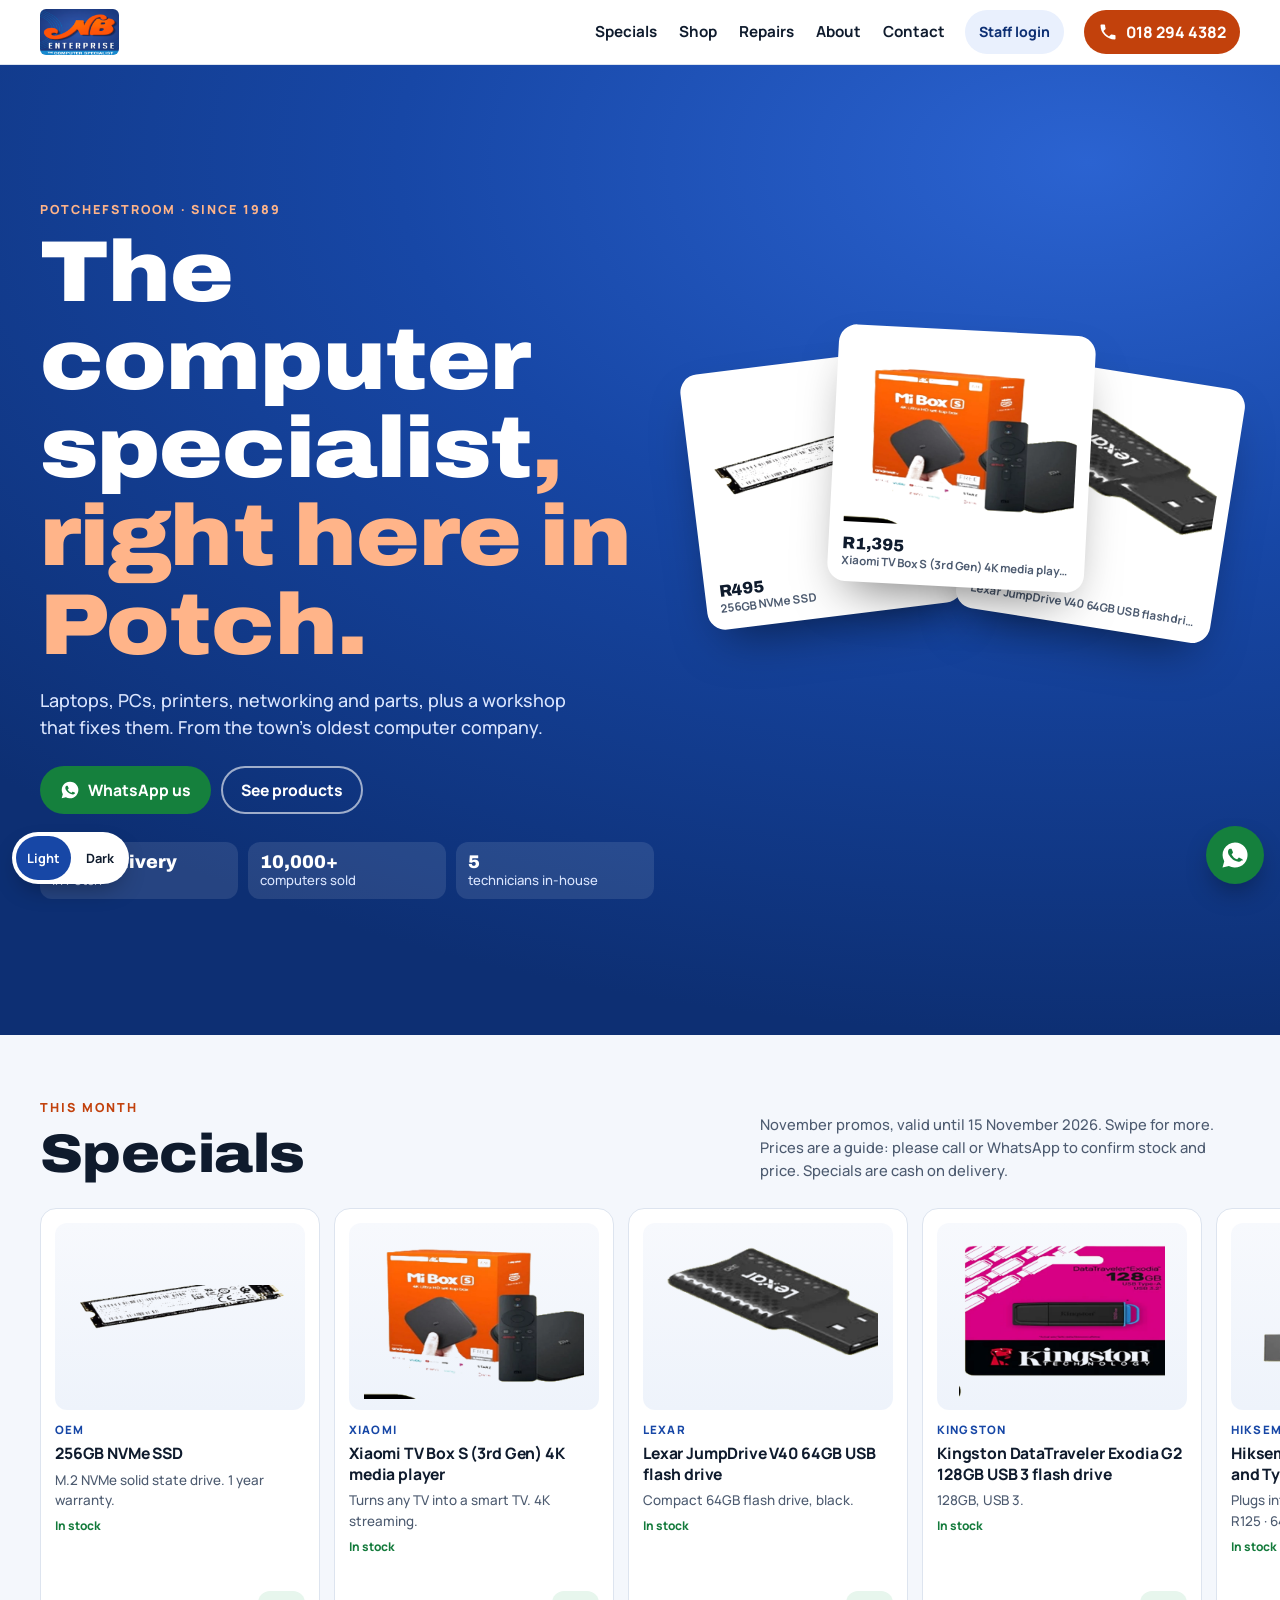
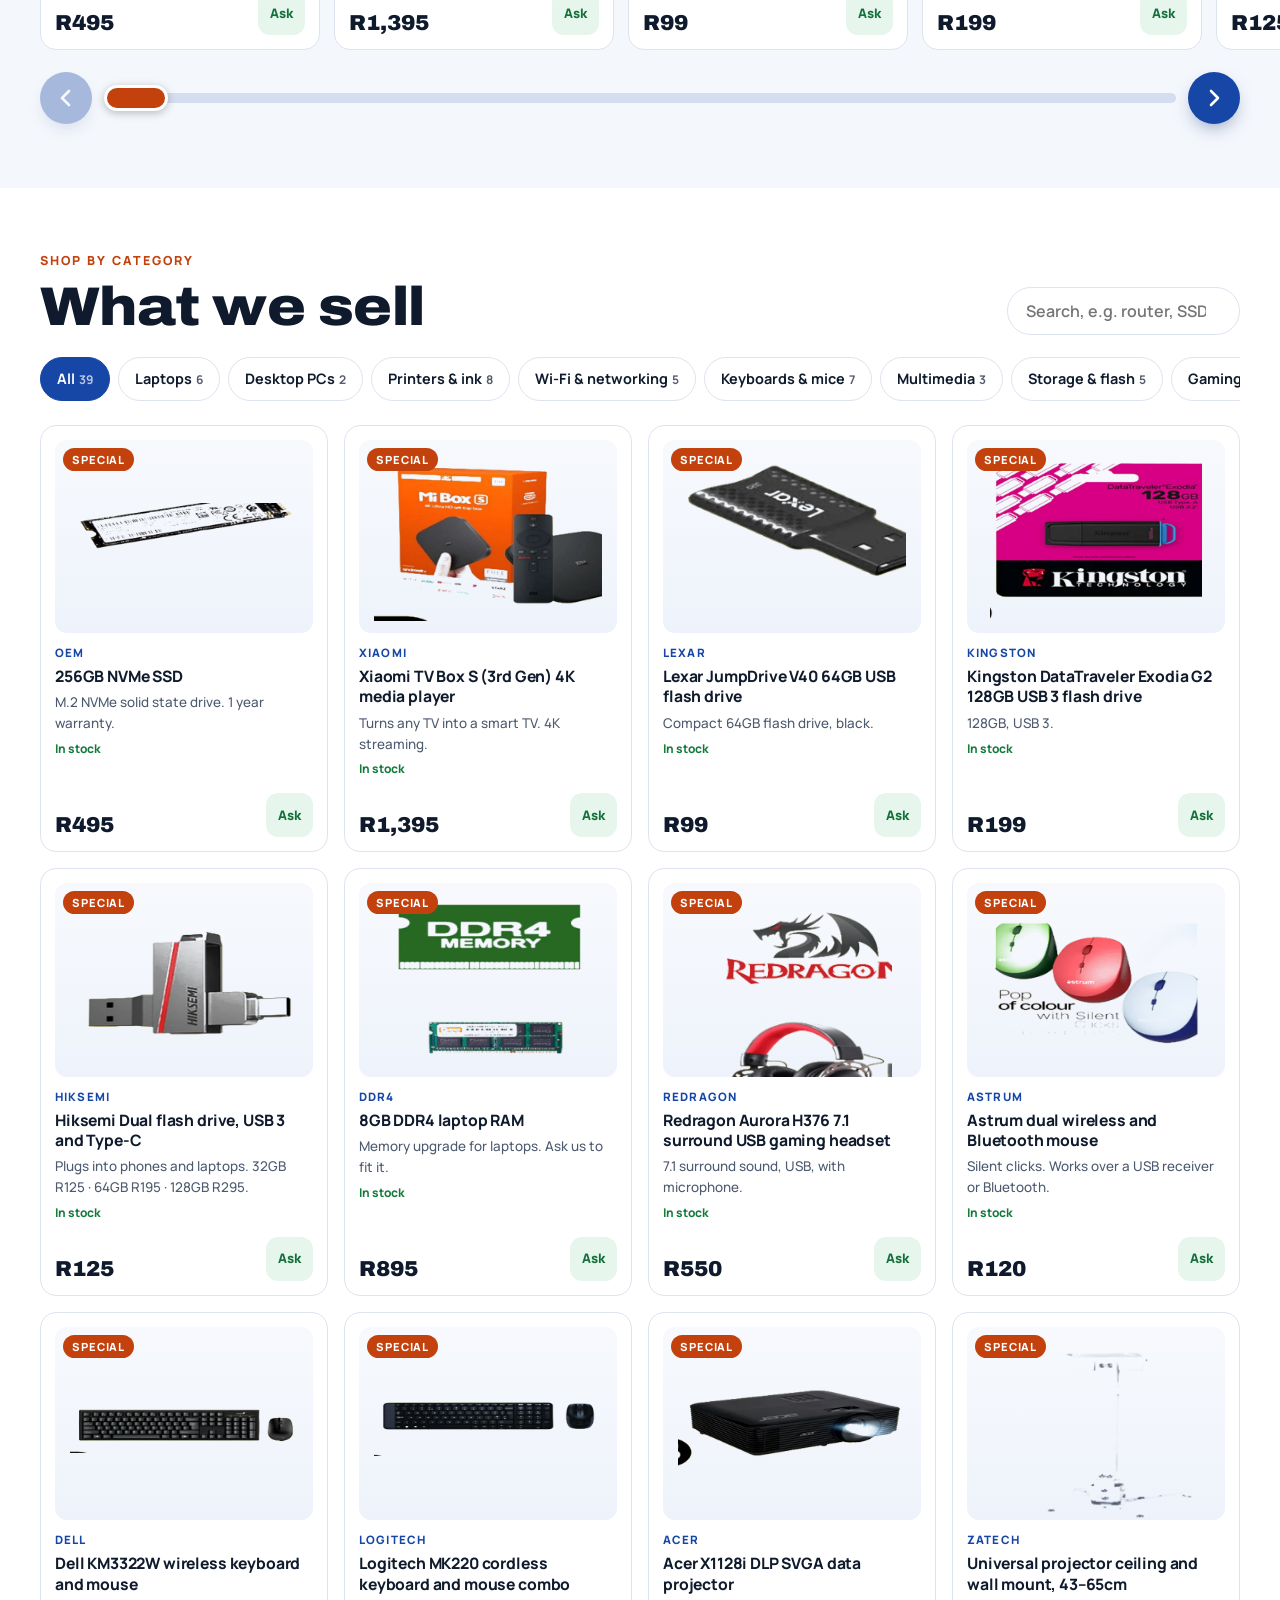
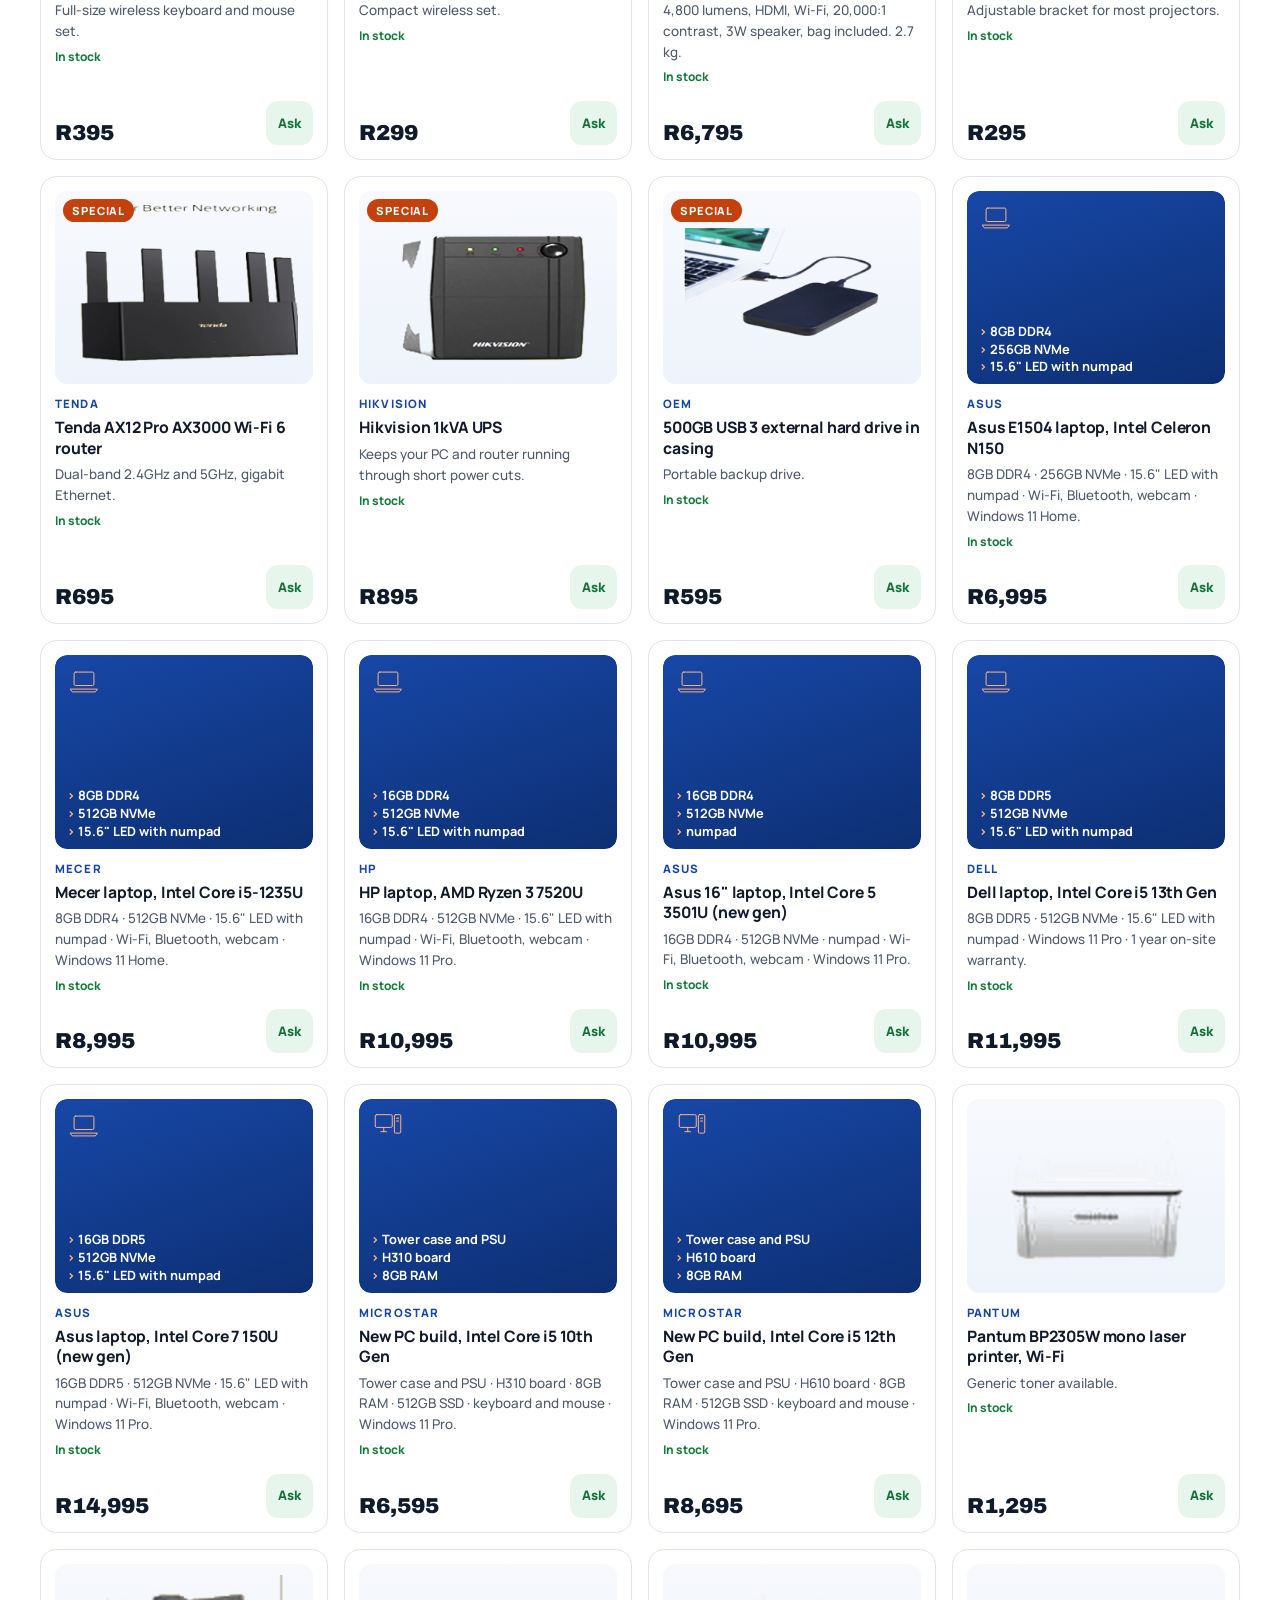
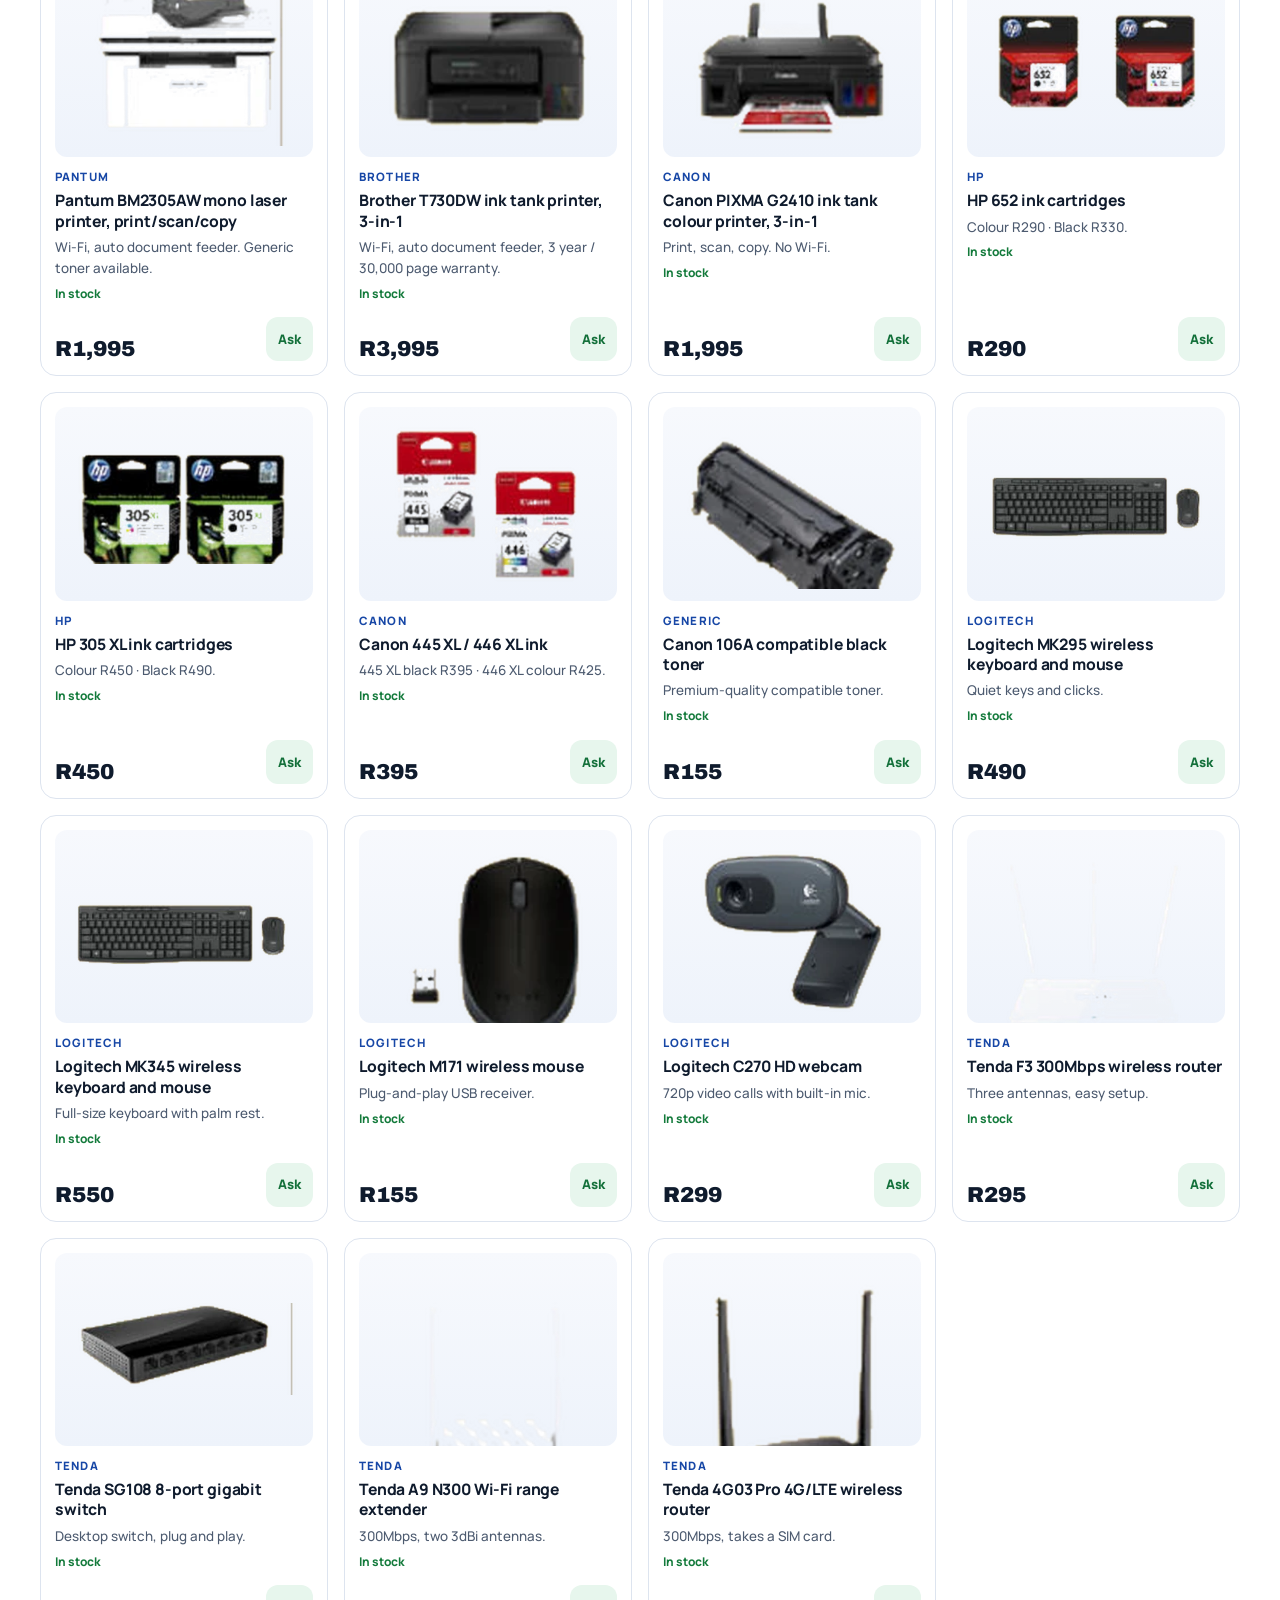
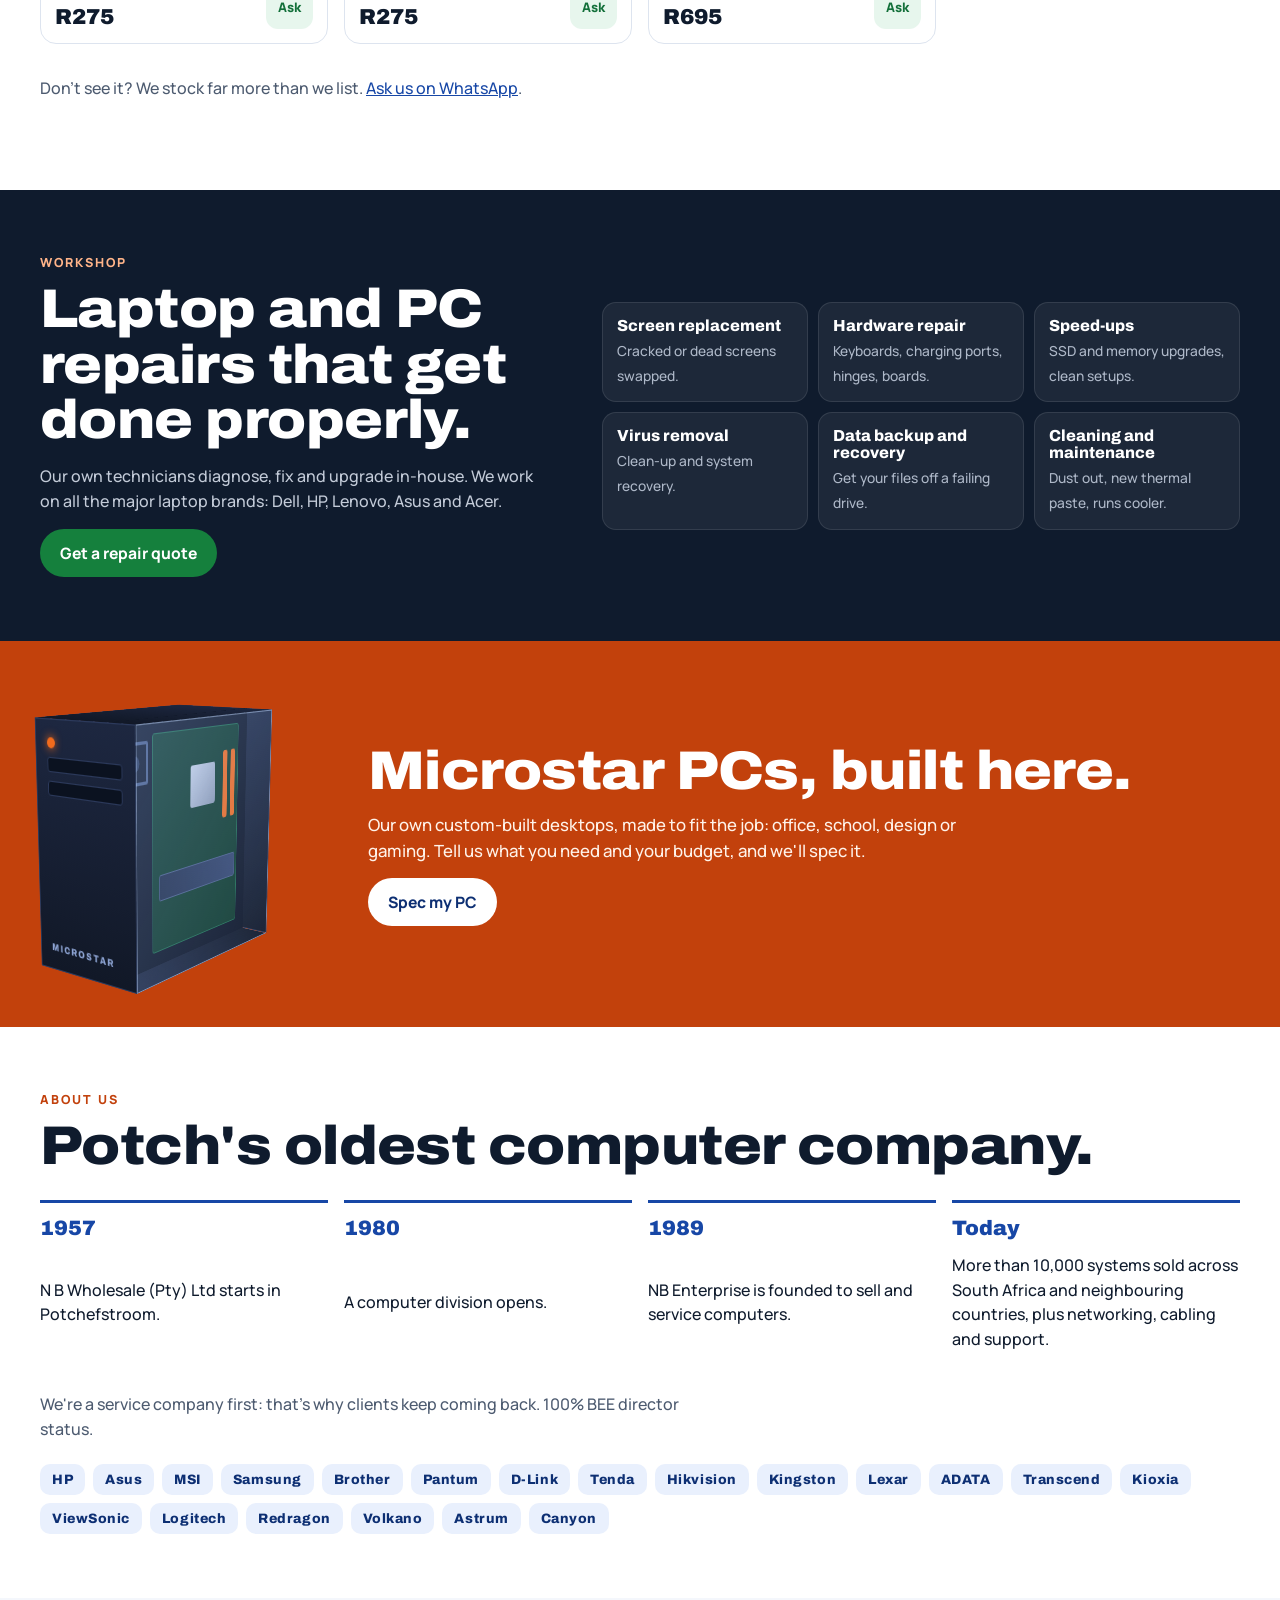
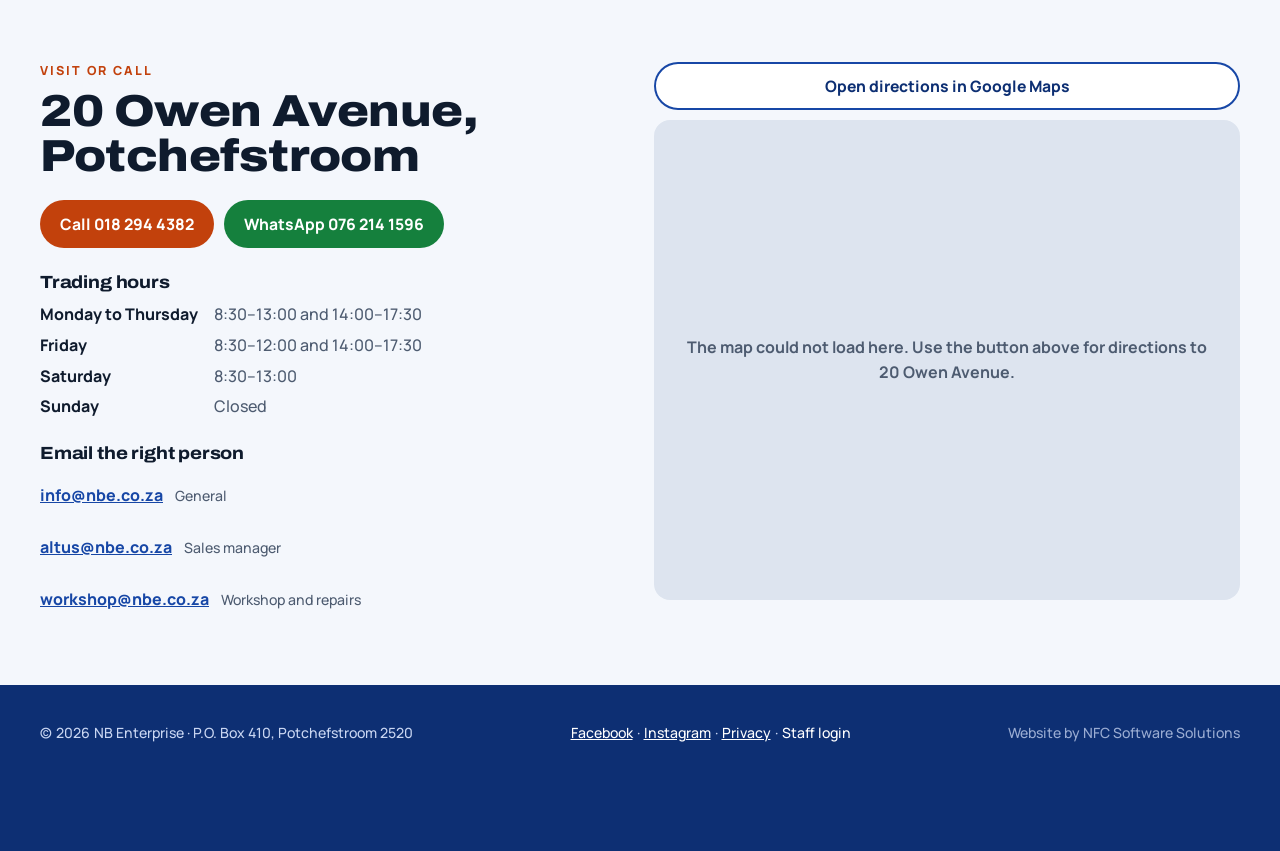
==== commit 71ee7ca2: "Update website" ====
--- a/docs/index.html
+++ b/docs/index.html
@@ -12,7 +12,7 @@
 <link rel="icon" href="img/logo.png">
 <link rel="preconnect" href="https://fonts.googleapis.com"><link rel="preconnect" href="https://fonts.gstatic.com" crossorigin>
 <link href="https://fonts.googleapis.com/css2?family=Archivo:wdth,wght@75..125,500..900&family=Manrope:wght@400;500;600;700&display=swap" rel="stylesheet">
-<link rel="stylesheet" href="style.css">
+<link rel="stylesheet" href="style.css?v=20261114s">
 </head>
 <body>
 <a class="skip" href="#main">Skip to content</a>
@@ -22,6 +22,7 @@
   <div class="wrap top__in">
     <a class="top__logo" href="#main" aria-label="NB Enterprise home"><img src="img/logo.png" alt="NB Enterprise, The Computer Specialist" width="262" height="152"></a>
     <nav class="top__nav" aria-label="Main"><a href="#specials">Specials</a><a href="#shop">Shop</a><a href="#repairs">Repairs</a><a href="#about">About</a><a href="#contact">Contact</a></nav>
+    <a class="top__staff" href="admin/" rel="nofollow">Staff login</a>
     <a class="btn btn--call" href="tel:+27182944382" aria-label="Call NB Enterprise on 018 294 4382"><svg viewBox="0 0 24 24" aria-hidden="true"><path d="M6.6 10.8a15.1 15.1 0 0 0 6.6 6.6l2.2-2.2c.3-.3.7-.4 1-.2 1.1.4 2.3.6 3.6.6.6 0 1 .4 1 1V20c0 .6-.4 1-1 1A17 17 0 0 1 3 4c0-.6.4-1 1-1h3.5c.6 0 1 .4 1 1 0 1.3.2 2.5.6 3.6.1.3 0 .7-.2 1z"/></svg><span>018 294 4382</span></a>
   </div>
   <!-- phones: the sections as one swipeable row under the logo (the desktop nav is hidden below 900px) -->
@@ -157,6 +158,6 @@
 <a class="fab" href="https://wa.me/27762141596?text=Hi%20NB%20Enterprise%2C%20" target="_blank" rel="noopener" aria-label="WhatsApp NB Enterprise"><svg viewBox="0 0 24 24" aria-hidden="true"><path d="M12 2a10 10 0 0 0-8.6 15l-1.4 5 5.1-1.3A10 10 0 1 0 12 2zm5.3 14.1c-.2.6-1.3 1.2-1.8 1.2-.5.1-1 .2-3.3-.7-2.8-1.1-4.6-4-4.7-4.2-.1-.2-1.1-1.5-1.1-2.9s.7-2 1-2.3c.3-.3.6-.3.8-.3h.6c.2 0 .4 0 .6.5l.9 2.1c.1.2.1.4 0 .6l-.4.6-.4.5c-.1.1-.3.3-.1.6.2.3.8 1.3 1.6 2.1 1.1 1 2.1 1.3 2.4 1.4.3.2.5.1.6-.1l.9-1c.2-.3.4-.2.6-.1l2 1c.3.1.5.2.5.3.1.2.1.8-.1 1.4z"/></svg></a>
 <!-- light / dark for every visitor; "Clean" stays an owner-only option (?preview=1) until they pick a look -->
 <div class="looks" role="group" aria-label="Colour mode"><button type="button" data-look="royal">Light</button><button type="button" data-look="clean" hidden>Clean</button><button type="button" data-look="dark">Dark</button></div>
-<script src="app.js"></script>
+<script src="app.js?v=20261114s"></script>
 </body>
 </html>
--- a/docs/style.css
+++ b/docs/style.css
@@ -28,14 +28,17 @@
 .notice { background: var(--orange); color: #fff; text-align: center; font-weight: 750; padding: 9px 16px; font-size: .95rem; }
 
 .top { position: sticky; top: 0; z-index: 20; background: rgba(255,255,255,.94); backdrop-filter: blur(10px); border-bottom: 1px solid var(--line); }
-.top__in { display: flex; align-items: center; gap: 16px; height: 64px; }
+.top__in { display: flex; align-items: center; gap: 10px 12px; min-height: 64px; flex-wrap: wrap; }
+.top__logo { flex: none; }
 .top__logo img { height: 46px; width: auto; border-radius: 6px; }
 .top__nav { display: none; gap: 22px; margin-left: auto; }
 .top__nav a { color: var(--ink); text-decoration: none; font-weight: 700; font-size: .95rem; }
 .top__nav a:hover { color: var(--blue); }
-.top .btn--call { margin-left: auto; min-height: 44px; padding: 0 14px; }
+.top__staff { margin-left: auto; display: inline-flex; align-items: center; justify-content: center; min-height: 44px; min-width: 44px; padding: 0 14px; border-radius: 999px; background: var(--blue-l); color: var(--blue-d); text-decoration: none; font-weight: 750; font-size: .88rem; white-space: nowrap; flex: none; }
+.top__staff:hover { background: #d5e3fb; }
+.top .btn--call { min-height: 44px; padding: 0 14px; flex: none; }
 .top .btn--call span { display: none; }
-@media (min-width: 900px) { .top__nav { display: flex; } .top .btn--call { margin-left: 8px; } .top .btn--call span { display: inline; } }
+@media (min-width: 900px) { .top__nav { display: flex; } .top__staff { margin-left: 8px; } .top .btn--call { margin-left: 8px; } .top .btn--call span { display: inline; } }
 
 .hero { background: radial-gradient(120% 90% at 85% 10%, #2b63d1 0%, var(--blue) 45%, var(--blue-d) 100%); color: #fff; overflow: hidden; }
 .hero__in { display: grid; gap: 28px; padding: 40px 0 44px; }
@@ -79,7 +82,7 @@
 .card__img svg { width: 46%; height: 46%; fill: none; stroke: #9fb3d6; stroke-width: 1.4; stroke-linecap: round; stroke-linejoin: round; }
 
 /* ---------- light / dark switch (Clean: owner preview only) ---------- */
-.looks { position: fixed; left: 12px; bottom: 16px; z-index: 30; display: flex; align-items: center; gap: 4px; background: #fff; border-radius: 999px; padding: 4px; box-shadow: 0 10px 26px -10px rgba(0,0,0,.45); font: 700 .78rem var(--text); }
+.looks { position: fixed; left: max(12px, env(safe-area-inset-left)); bottom: max(16px, env(safe-area-inset-bottom)); z-index: 50; display: flex; align-items: center; gap: 4px; background: #fff; border-radius: 999px; padding: 4px; box-shadow: 0 10px 26px -10px rgba(0,0,0,.45); font: 700 .78rem var(--text); pointer-events: auto; }
 .looks span { padding: 0 6px 0 8px; color: var(--soft); }
 .looks button { border: 0; border-radius: 999px; min-height: 44px; min-width: 44px; padding: 0 11px; font: 700 .8rem var(--text); background: transparent; color: var(--ink); cursor: pointer; }
 .looks button[aria-pressed="true"] { background: var(--blue); color: #fff; }
@@ -97,6 +100,7 @@
 /* look 3, "Dark": night-mode tech store with orange highlights */
 [data-look="dark"] body { background: #0b1220; color: #e6ecf6; }
 [data-look="dark"] .top { background: rgba(11,18,32,.92); border-color: #1d2a44; } [data-look="dark"] .top__nav a { color: #e6ecf6; }
+[data-look="dark"] .top__staff { background: #131e35; color: #e6ecf6; box-shadow: inset 0 0 0 1px #22314f; } [data-look="dark"] .top__staff:hover { background: #1a2744; }
 [data-look="dark"] .hero { background: radial-gradient(90% 80% at 80% 0%, #1b2f63 0%, #0b1220 70%); }
 [data-look="dark"] .hero h1 span { color: var(--orange); }
 [data-look="dark"] .specials, [data-look="dark"] .contact { background: #0f182b; }
@@ -247,7 +251,7 @@
 @media (max-width: 699px) { .tower { width: 200px; height: 250px; } .tower__box { scale: .85; } }
 @media (prefers-reduced-motion: reduce) { .tower__box, .tower .glass { transition: none; } }
 
-.looks[hidden] { display: none; }
+.looks[hidden] { display: flex; } /* Light/Dark stay on; only the Clean button uses hidden */
 
 /* round 2 (Grok): */
 .subnav a { min-height: 44px; }
